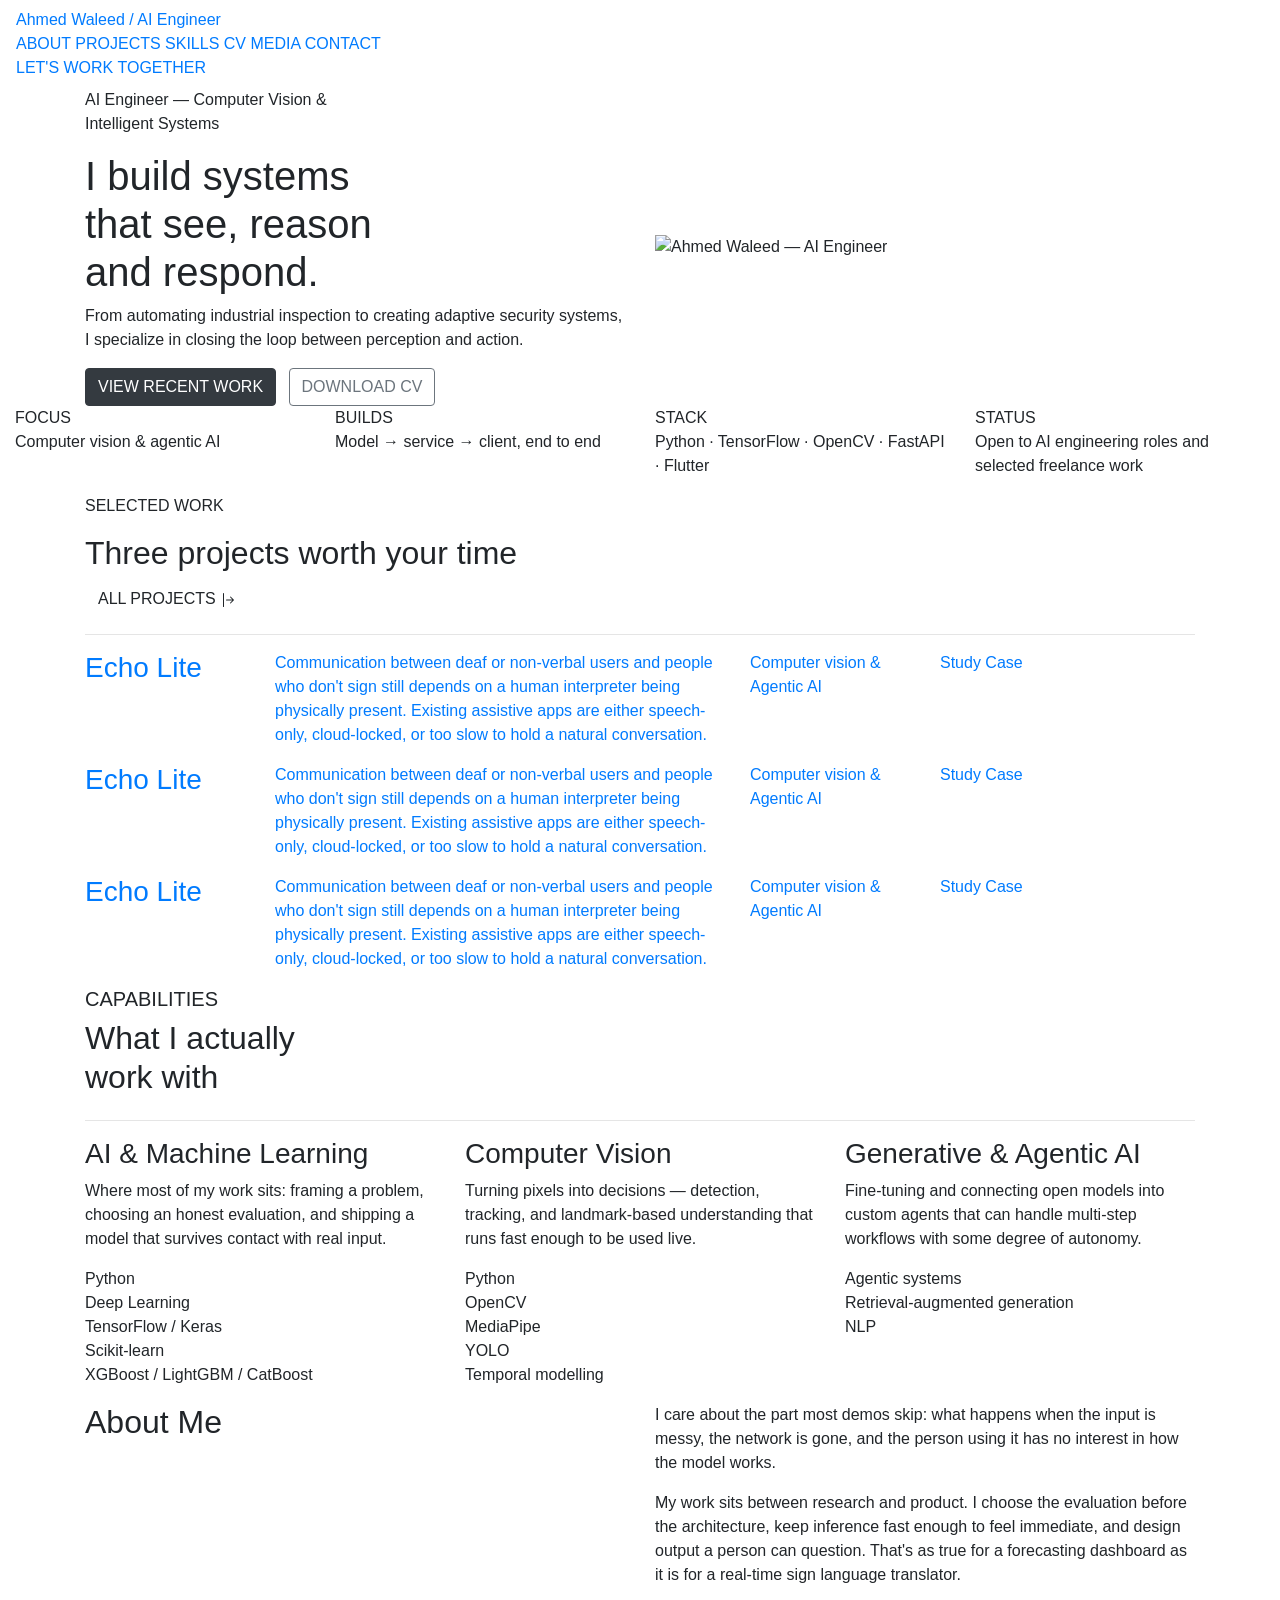
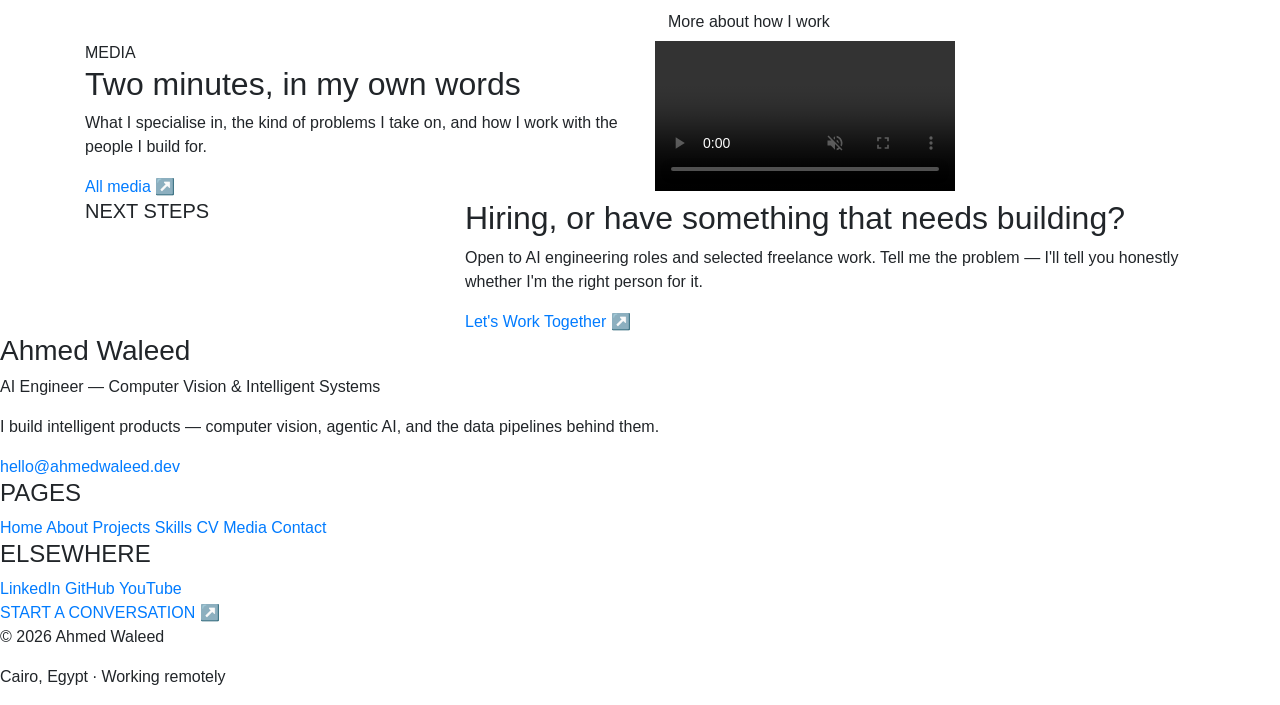
==== index.html @ 39172e3a "Add files via upload" ====
<!DOCTYPE html>
<html lang="en">

<head>

    <meta charset="UTF-8">

    <meta name="viewport" content="width=device-width, initial-scale=1.0">

    <!-- SEO -->
    <meta name="description"
        content="Ahmed Waleed — AI Engineer specializing in Computer Vision and Intelligent Systems.">

    <meta name="author" content="Ahmed Waleed">

    <!-- Bootstrap 4.6.2 -->
    <link rel="stylesheet" href="https://cdn.jsdelivr.net/npm/bootstrap@4.6.2/dist/css/bootstrap.min.css"
        integrity="sha384-xOolHFLEh07PJGoPkLv1IbcEPTNtaed2xpHsD9ESMhqIYd0nLMwNLD69Npy4HI+N" crossorigin="anonymous">

    <!-- Custom CSS -->

    <link rel="stylesheet" href="css/style.css">
    <link rel="stylesheet" href="css/navbar.css">

    <title>Ahmed Waleed | AI Engineer</title>

</head>


<body>


    <!-- =====================================================
         NAVBAR
    ====================================================== -->

    <header class="navbar">

        <div class="navbar-inner">

            <a href="index.html" class="logo">

                <span class="logo-name">
                    Ahmed Waleed
                </span>

                <span class="logo-slash">
                    /
                </span>

                <span class="logo-role">
                    AI Engineer
                </span>

            </a>


            <nav class="nav-links">

                <a href="about.html">
                    ABOUT
                </a>

                <a href="projects.html">
                    PROJECTS
                </a>

                <a href="skils.html">
                    SKILLS
                </a>

                <a href="cvpage.html">
                    CV
                </a>

                <a href="media.html">
                    MEDIA
                </a>

                <a href="contact.html">
                    CONTACT
                </a>

            </nav>


            <a href="contact.html" class="nav-button">
                LET'S WORK TOGETHER
            </a>

        </div>

    </header>



    <!-- HERO -->
    <section class="hero" aria-labelledby="hero-title">

        <div class="container">

            <div class="row align-items-center">

                <!-- Hero Content -->

                <div class="col-md-6">

                    <div class="hero-content">

                        <p>
                            AI Engineer — Computer Vision &amp;
                            <br>
                            Intelligent Systems
                        </p>

                        <h1 id="hero-title">

                            I build systems
                            <br>
                            that see, reason
                            <br>
                            and respond.

                        </h1>

                        <p>

                            From automating industrial inspection to creating
                            adaptive security systems, I specialize in
                            closing the loop between perception and action.

                        </p>


                        <!-- Hero Buttons -->

                        <div class="hero-actions">

                            <a href="#projects" class="btn btn-dark mr-2">

                                VIEW RECENT WORK

                            </a>

                            <a href="#cv" class="btn btn-outline-secondary">

                                DOWNLOAD CV

                            </a>

                        </div>

                    </div>

                </div>


                <!-- Hero Image -->

                <div class="col-md-6">

                    <div class="hero-image">

                        <img src="images/moa.jpg" class="img-fluid w-100" alt="Ahmed Waleed — AI Engineer"
                            loading="eager">

                    </div>

                </div>

            </div>

        </div>

    </section>



    <main>

        <!-- =========================
             QUICK INFO
        ========================== -->

        <section class="info-section">

            <div class="container-fluid">

                <div class="row info-row">

                    <div class="col-md-3 info-item">

                        <span class="info-label">
                            FOCUS
                        </span>

                        <p>
                            Computer vision &amp; agentic AI
                        </p>

                    </div>


                    <div class="col-md-3 info-item">

                        <span class="info-label">
                            BUILDS
                        </span>

                        <p>
                            Model → service → client, end to end
                        </p>

                    </div>


                    <div class="col-md-3 info-item">

                        <span class="info-label">
                            STACK
                        </span>

                        <p>
                            Python · TensorFlow · OpenCV · FastAPI · Flutter
                        </p>

                    </div>


                    <div class="col-md-3 info-item">

                        <span class="info-label">
                            STATUS
                        </span>

                        <p>
                            Open to AI engineering roles and selected freelance work
                        </p>

                    </div>

                </div>

            </div>

        </section>



        <!-- =========================
             PROJECTS
        ========================== -->

        <section id="projects" class="project-section">

            <div class="container">

                <p class="section-label">
                    SELECTED WORK
                </p>


                <div class="projects-header">

                    <h2>
                        Three projects worth your time
                    </h2>

                    <a href="projects.html" class="btn">

                        ALL PROJECTS

                        <svg xmlns="http://www.w3.org/2000/svg" width="16" height="16" fill="currentColor"
                            viewBox="0 0 16 16">

                            <path fill-rule="evenodd"
                                d="M6 8a.5.5 0 0 0 .5.5h5.793l-2.147 2.146a.5.5 0 0 0 .708.708l3-3a.5.5 0 0 0 0-.708l-3-3a.5.5 0 0 0-.708.708L12.293 7.5H6.5A.5.5 0 0 0 6 8m-2.5 7a.5.5 0 0 1-.5-.5v-13a.5.5 0 0 1 1 0v13a.5.5 0 0 1-.5.5" />

                        </svg>

                    </a>

                </div>


                <hr>


                <!-- PROJECT 1 -->

                <a href="projects.html" class="project-link">

                    <div class="row info-row">

                        <div class="col-md-2 info-item">

                            <h3>
                                Echo Lite
                            </h3>

                        </div>


                        <div class="col-md-5 info-item">

                            <p>

                                Communication between deaf or non-verbal users
                                and people who don't sign still depends on a
                                human interpreter being physically present.

                                Existing assistive apps are either speech-only,
                                cloud-locked, or too slow to hold a natural
                                conversation.

                            </p>

                        </div>


                        <div class="col-md-2 info-item">

                            <p>
                                Computer vision &amp; Agentic AI
                            </p>

                        </div>


                        <div class="col-md-2 info-item">

                            <p>
                                Study Case
                            </p>

                        </div>

                    </div>

                </a>


                <!-- PROJECT 2 -->

                <a href="projects.html" class="project-link">

                    <div class="row info-row">

                        <div class="col-md-2 info-item">

                            <h3>
                                Echo Lite
                            </h3>

                        </div>


                        <div class="col-md-5 info-item">

                            <p>

                                Communication between deaf or non-verbal users
                                and people who don't sign still depends on a
                                human interpreter being physically present.

                                Existing assistive apps are either speech-only,
                                cloud-locked, or too slow to hold a natural
                                conversation.

                            </p>

                        </div>


                        <div class="col-md-2 info-item">

                            <p>
                                Computer vision &amp; Agentic AI
                            </p>

                        </div>


                        <div class="col-md-2 info-item">

                            <p>
                                Study Case
                            </p>

                        </div>

                    </div>

                </a>


                <!-- PROJECT 3 -->

                <a href="projects.html" class="project-link">

                    <div class="row info-row">

                        <div class="col-md-2 info-item">

                            <h3>
                                Echo Lite
                            </h3>

                        </div>


                        <div class="col-md-5 info-item">

                            <p>

                                Communication between deaf or non-verbal users
                                and people who don't sign still depends on a
                                human interpreter being physically present.

                                Existing assistive apps are either speech-only,
                                cloud-locked, or too slow to hold a natural
                                conversation.

                            </p>

                        </div>


                        <div class="col-md-2 info-item">

                            <p>
                                Computer vision &amp; Agentic AI
                            </p>

                        </div>


                        <div class="col-md-2 info-item">

                            <p>
                                Study Case
                            </p>

                        </div>

                    </div>

                </a>

            </div>

        </section>



        <!-- =========================
             CAPABILITIES
        ========================== -->

        <section id="skills" class="capablity-section">

            <div class="container">

                <div class="row">

                    <div class="col-md-8">

                        <h5>
                            CAPABILITIES
                        </h5>

                        <h2>
                            What I actually
                            <br>
                            work with
                        </h2>

                    </div>

                </div>


                <hr>


                <div class="row">

                    <!-- AI -->

                    <div class="col-md-4 capabality-item">

                        <h3>
                            AI &amp; Machine Learning
                        </h3>

                        <p>

                            Where most of my work sits: framing a problem,
                            choosing an honest evaluation, and shipping a
                            model that survives contact with real input.

                        </p>

                        <p>

                            Python<br>
                            Deep Learning<br>
                            TensorFlow / Keras<br>
                            Scikit-learn<br>
                            XGBoost / LightGBM / CatBoost

                        </p>

                    </div>


                    <!-- Computer Vision -->

                    <div class="col-md-4 capabality-item">

                        <h3>
                            Computer Vision
                        </h3>

                        <p>

                            Turning pixels into decisions — detection,
                            tracking, and landmark-based understanding
                            that runs fast enough to be used live.

                        </p>

                        <p>

                            Python<br>
                            OpenCV<br>
                            MediaPipe<br>
                            YOLO<br>
                            Temporal modelling

                        </p>

                    </div>


                    <!-- Agentic AI -->

                    <div class="col-md-4 capabality-item">

                        <h3>
                            Generative &amp; Agentic AI
                        </h3>

                        <p>

                            Fine-tuning and connecting open models into
                            custom agents that can handle multi-step
                            workflows with some degree of autonomy.

                        </p>

                        <p>

                            Agentic systems<br>
                            Retrieval-augmented generation<br>
                            NLP

                        </p>

                    </div>

                </div>

            </div>

        </section>



        <!-- =========================
             ABOUT
        ========================== -->

        <section id="about" class="about-section">

            <div class="container">

                <div class="row">

                    <div class="col-md-6">

                        <h2>
                            About Me
                        </h2>

                    </div>


                    <div class="col-md-6">

                        <p>

                            I care about the part most demos skip:
                            what happens when the input is messy,
                            the network is gone, and the person using it
                            has no interest in how the model works.

                        </p>


                        <p>

                            My work sits between research and product.
                            I choose the evaluation before the architecture,
                            keep inference fast enough to feel immediate,
                            and design output a person can question.

                            That's as true for a forecasting dashboard
                            as it is for a real-time sign language translator.

                        </p>


                        <a href="#contact" class="btn">
                            More about how I work
                        </a>

                    </div>

                </div>

            </div>

        </section>



        <!-- =========================
             MEDIA
        ========================== -->

        <section id="media" class="media-section">

            <div class="container">

                <div class="row align-items-start">

                    <!-- Media Text -->

                    <div class="col-md-6">

                        <div class="media-content">

                            <span class="media-label">
                                MEDIA
                            </span>

                            <h2 class="media-title">
                                Two minutes, in my own words
                            </h2>

                            <p class="media-description">

                                What I specialise in, the kind of problems
                                I take on, and how I work with the people
                                I build for.

                            </p>


                            <a href="#" class="media-btn">

                                All media
                                <span>↗</span>

                            </a>

                        </div>

                    </div>


                    <!-- Media Video -->

                    <div class="col-md-6">

                        <div class="media-video">

                            <video src="images/WhatsApp Video 2026-08-24 at 12.49.15 PM.mp4" controls muted autoplay
                                loop playsinline>
                            </video>

                            <div class="video-overlay"></div>

                        </div>

                    </div>

                </div>

            </div>

        </section>



        <!-- =========================
             CONTACT
        ========================== -->

        <section id="contact" class="contact-section">

            <div class="container">

                <div class="row contact-content">

                    <div class="col-md-4">

                        <div class="contact-label">

                            <span></span>

                            <h5>
                                NEXT STEPS
                            </h5>

                        </div>

                    </div>


                    <div class="col-md-8">

                        <div class="contact-main">

                            <h2>

                                Hiring, or have something
                                <span>
                                    that needs building?
                                </span>

                            </h2>


                            <p>

                                Open to AI engineering roles and selected
                                freelance work.

                                Tell me the problem — I'll tell you honestly
                                whether I'm the right person for it.

                            </p>


                            <a href="#contact" class="contact-btn">

                                <span>
                                    Let's Work Together
                                </span>

                                <span class="arrow">
                                    ↗
                                </span>

                            </a>

                        </div>

                    </div>

                </div>

            </div>

        </section>

    </main>



    <!-- =========================
         FOOTER
    ========================== -->

    <footer class="site-footer">

        <div class="footer-main">

            <div class="footer-container">


                <!-- Brand -->

                <div class="footer-brand">

                    <h3>
                        Ahmed Waleed
                    </h3>


                    <p class="footer-role">

                        AI Engineer — Computer Vision &amp;
                        Intelligent Systems

                    </p>


                    <p class="footer-description">

                        I build intelligent products —
                        computer vision, agentic AI,
                        and the data pipelines behind them.

                    </p>


                    <a href="mailto:hello@ahmedwaleed.dev" class="footer-email">

                        hello@ahmedwaleed.dev

                    </a>

                </div>



                <!-- Pages -->

                <div class="footer-column">

                    <h4>
                        PAGES
                    </h4>


                    <nav class="footer-links">

                        <a href="#home">
                            Home
                        </a>

                        <a href="#about">
                            About
                        </a>

                        <a href="#projects">
                            Projects
                        </a>

                        <a href="#skills">
                            Skills
                        </a>

                        <a href="#cv">
                            CV
                        </a>

                        <a href="#media">
                            Media
                        </a>

                        <a href="#contact">
                            Contact
                        </a>

                    </nav>

                </div>



                <!-- Elsewhere -->

                <div class="footer-column">

                    <h4>
                        ELSEWHERE
                    </h4>


                    <nav class="footer-links">

                        <a href="#" target="_blank">
                            LinkedIn
                        </a>

                        <a href="#" target="_blank">
                            GitHub
                        </a>

                        <a href="#" target="_blank">
                            YouTube
                        </a>

                    </nav>


                    <a href="#contact" class="conversation-btn">

                        <span>
                            START A CONVERSATION
                        </span>

                        <span class="conversation-arrow">
                            ↗
                        </span>

                    </a>

                </div>

            </div>

        </div>



        <!-- Footer Bottom -->

        <div class="footer-bottom">

            <div class="footer-bottom-container">

                <p>
                    © 2026 Ahmed Waleed
                </p>

                <p>
                    Cairo, Egypt · Working remotely
                </p>

            </div>

        </div>

    </footer>



    <!-- =========================
         JAVASCRIPT
    ========================== -->

    <script src="https://cdn.jsdelivr.net/npm/jquery@3.5.1/dist/jquery.slim.min.js"
        integrity="sha384-DfXdz2htPH0lsSSs5nSSs5nVYUew+OrCXaRkfj" crossorigin="anonymous">
        </script>


    <script src="https://cdn.jsdelivr.net/npm/popper.js@1.16.1/dist/umd/popper.min.js"
        integrity="sha384-9/reFTGAW83EW2RDu2S0VKaIzap3H66lZH81PoYlFhbGU+6BZp6G7niu735Sk7lN" crossorigin="anonymous">
        </script>


    <script src="https://cdn.jsdelivr.net/npm/bootstrap@4.6.2/dist/js/bootstrap.min.js"
        integrity="sha384-+sLIOodYLS7CIrQpBjl+C7nPvqq+FbNUBDunl/OZv93DB7Ln/533i8e/mZXLi/P+" crossorigin="anonymous">
        </script>

</body>

</html>
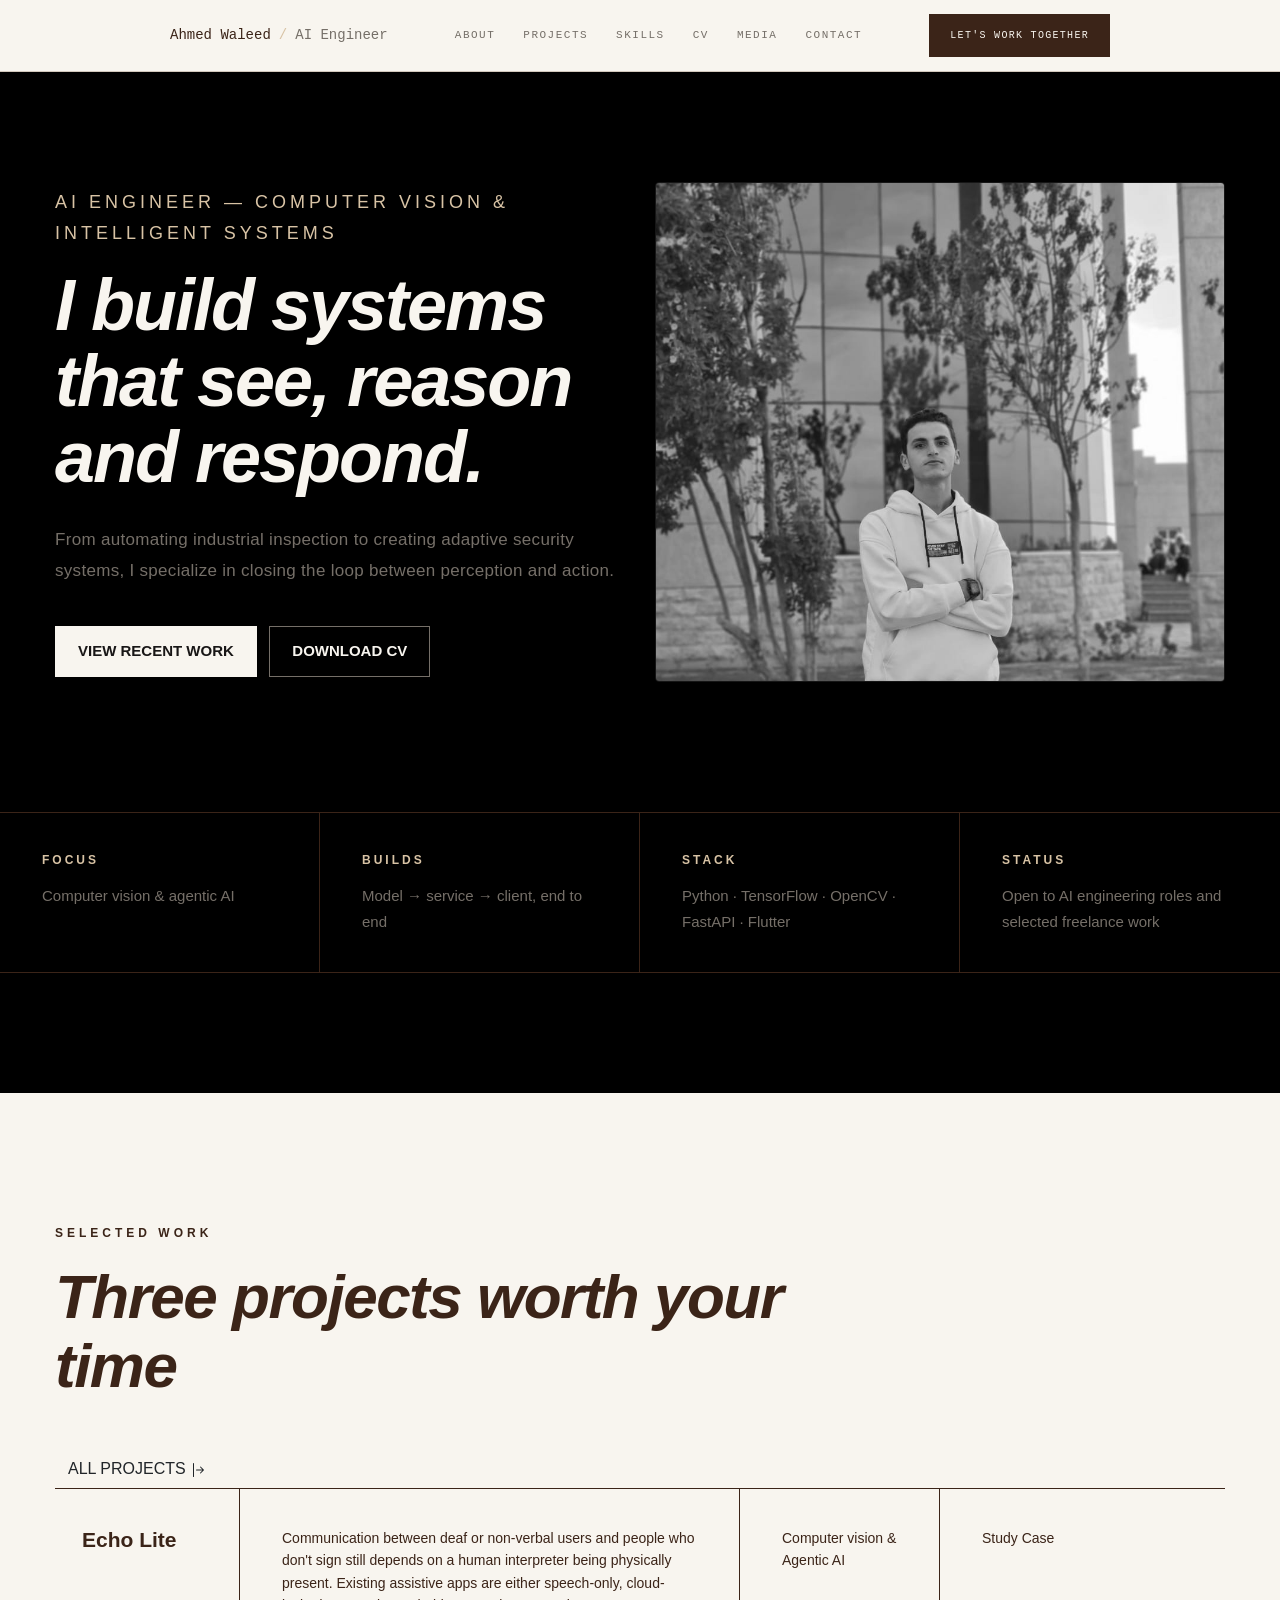
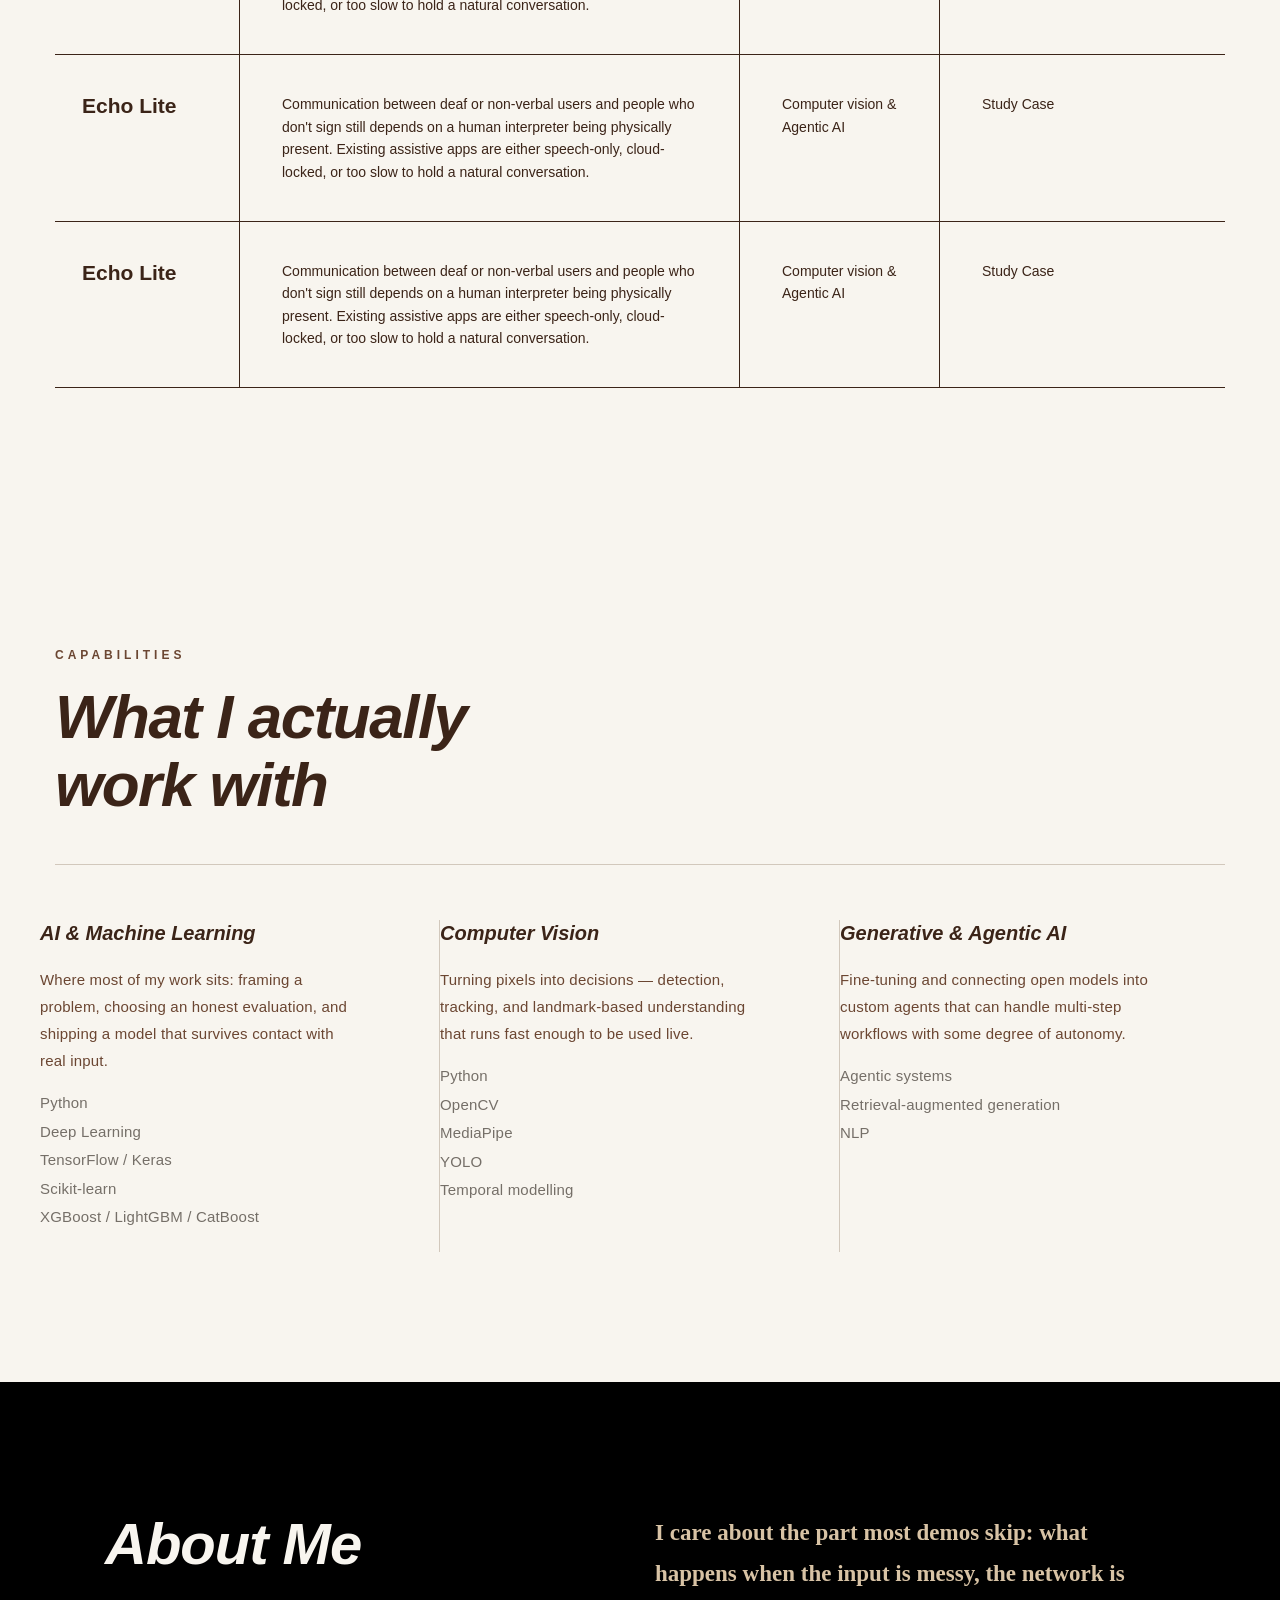
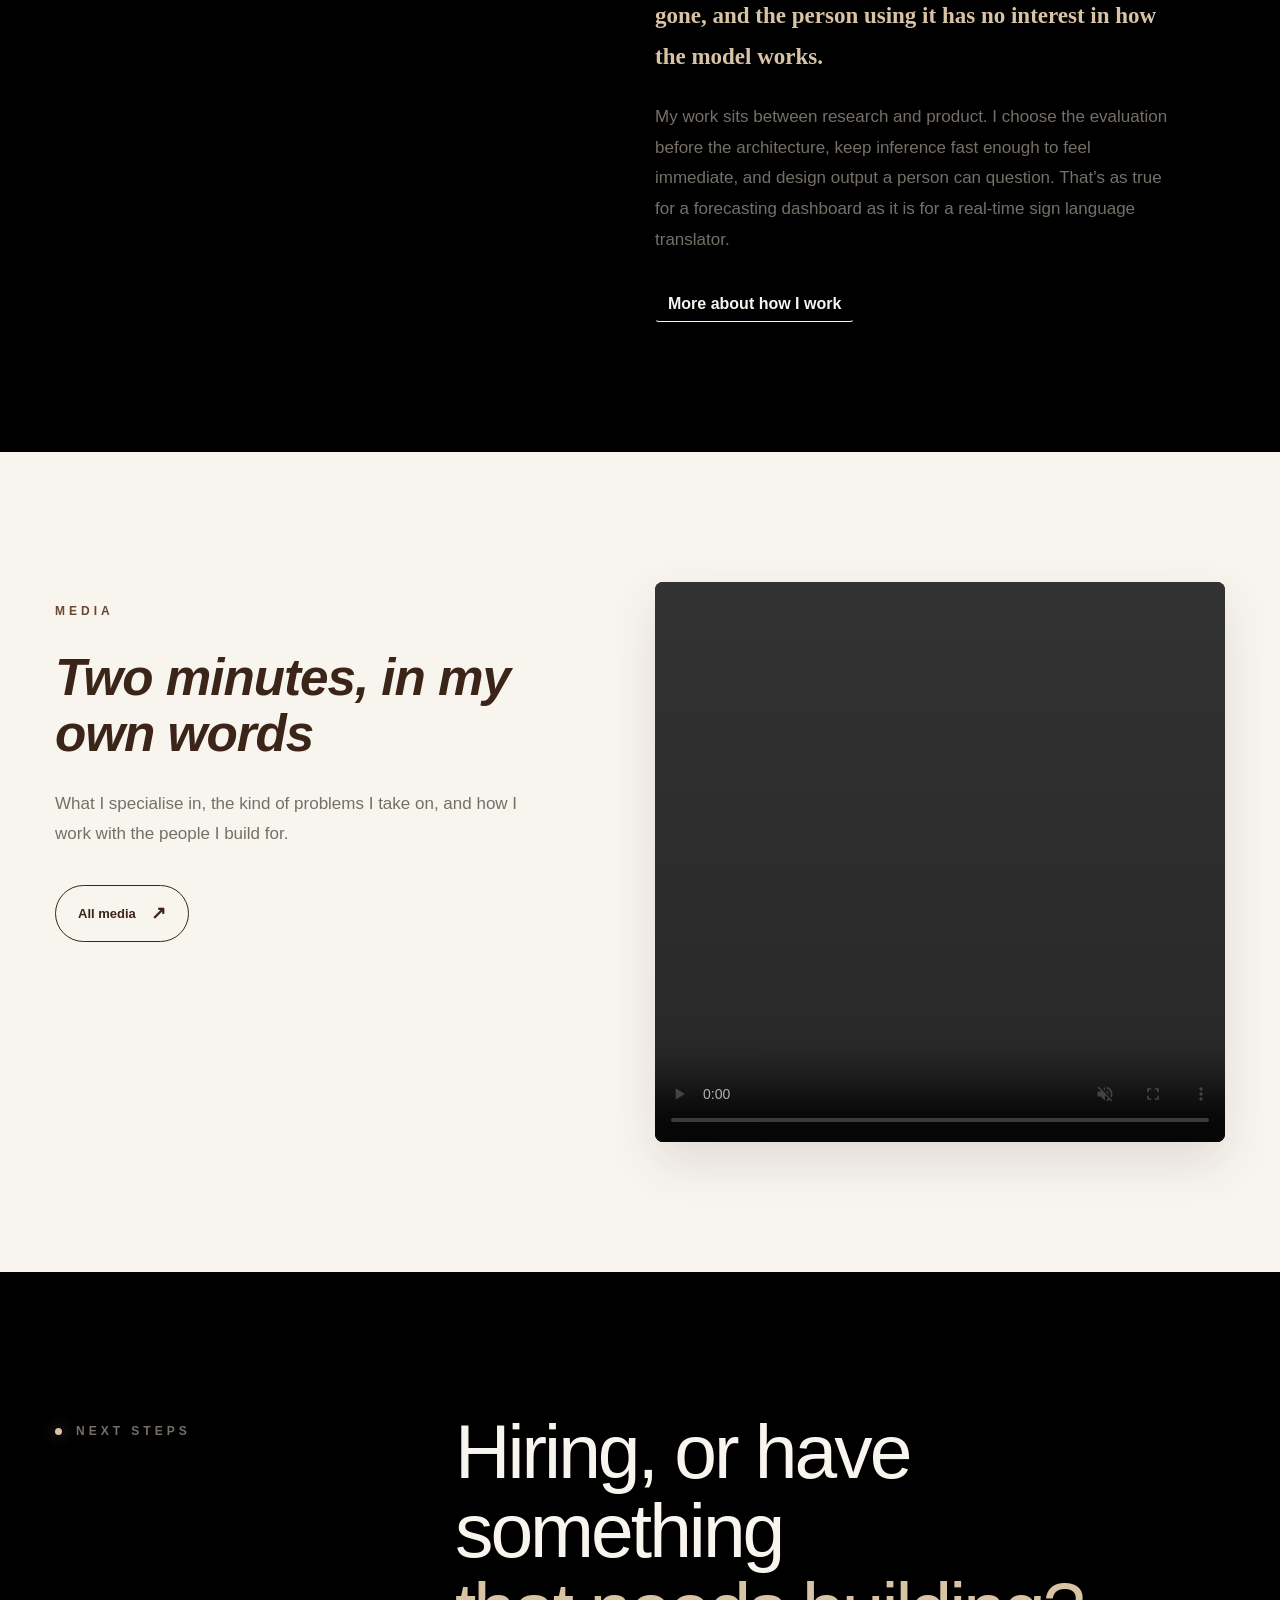
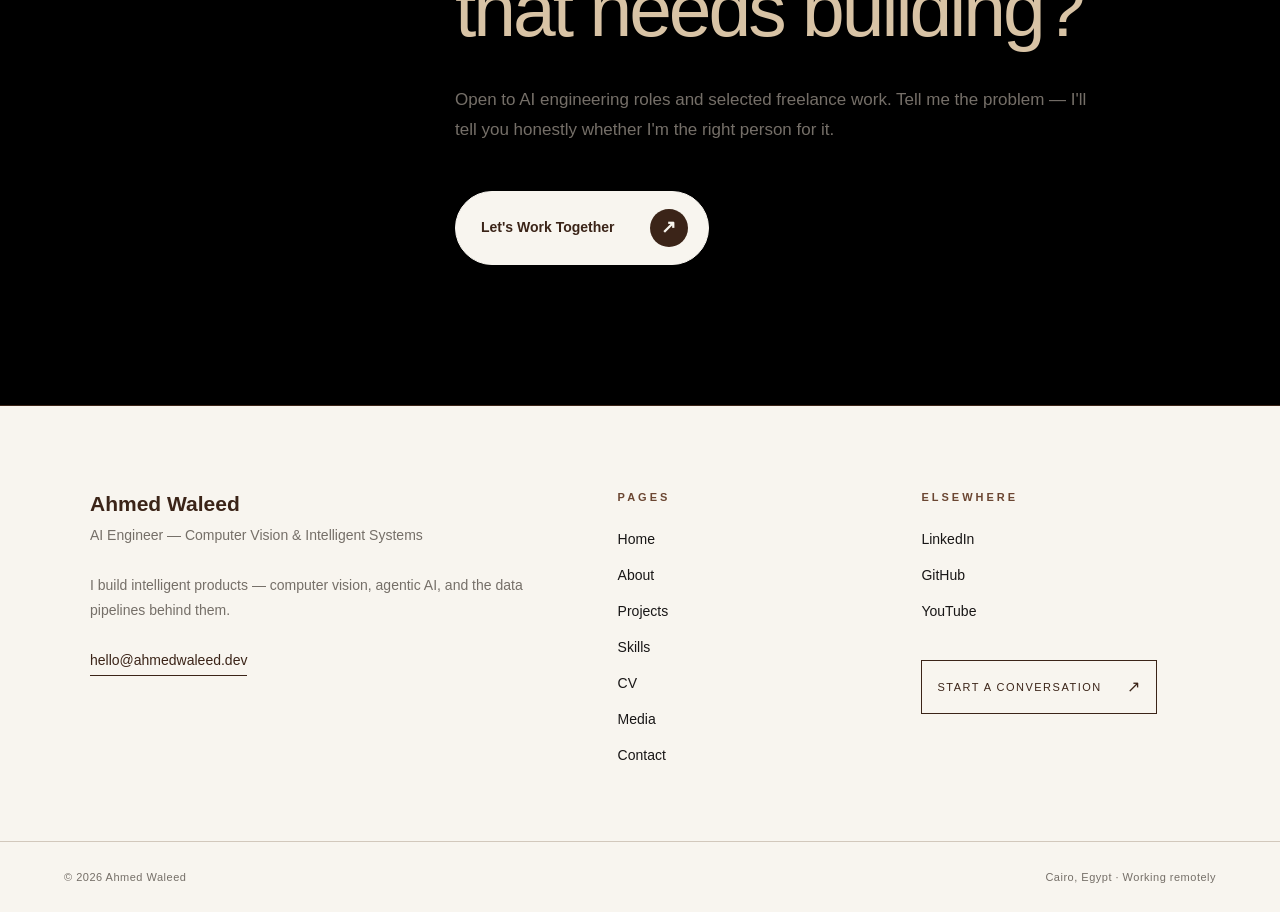
==== commit 9d74f32d: "Initial commit" ====
--- a/index.html
+++ b/index.html
@@ -1,963 +1,963 @@
-<!DOCTYPE html>
-<html lang="en">
-
-<head>
-
-    <meta charset="UTF-8">
-
-    <meta name="viewport" content="width=device-width, initial-scale=1.0">
-
-    <!-- SEO -->
-    <meta name="description"
-        content="Ahmed Waleed — AI Engineer specializing in Computer Vision and Intelligent Systems.">
-
-    <meta name="author" content="Ahmed Waleed">
-
-    <!-- Bootstrap 4.6.2 -->
-    <link rel="stylesheet" href="https://cdn.jsdelivr.net/npm/bootstrap@4.6.2/dist/css/bootstrap.min.css"
-        integrity="sha384-xOolHFLEh07PJGoPkLv1IbcEPTNtaed2xpHsD9ESMhqIYd0nLMwNLD69Npy4HI+N" crossorigin="anonymous">
-
-    <!-- Custom CSS -->
-
-    <link rel="stylesheet" href="css/style.css">
-    <link rel="stylesheet" href="css/navbar.css">
-
-    <title>Ahmed Waleed | AI Engineer</title>
-
-</head>
-
-
-<body>
-
-
-    <!-- =====================================================
-         NAVBAR
-    ====================================================== -->
-
-    <header class="navbar">
-
-        <div class="navbar-inner">
-
-            <a href="index.html" class="logo">
-
-                <span class="logo-name">
-                    Ahmed Waleed
-                </span>
-
-                <span class="logo-slash">
-                    /
-                </span>
-
-                <span class="logo-role">
-                    AI Engineer
-                </span>
-
-            </a>
-
-
-            <nav class="nav-links">
-
-                <a href="about.html">
-                    ABOUT
-                </a>
-
-                <a href="projects.html">
-                    PROJECTS
-                </a>
-
-                <a href="skils.html">
-                    SKILLS
-                </a>
-
-                <a href="cvpage.html">
-                    CV
-                </a>
-
-                <a href="media.html">
-                    MEDIA
-                </a>
-
-                <a href="contact.html">
-                    CONTACT
-                </a>
-
-            </nav>
-
-
-            <a href="contact.html" class="nav-button">
-                LET'S WORK TOGETHER
-            </a>
-
-        </div>
-
-    </header>
-
-
-
-    <!-- HERO -->
-    <section class="hero" aria-labelledby="hero-title">
-
-        <div class="container">
-
-            <div class="row align-items-center">
-
-                <!-- Hero Content -->
-
-                <div class="col-md-6">
-
-                    <div class="hero-content">
-
-                        <p>
-                            AI Engineer — Computer Vision &amp;
-                            <br>
-                            Intelligent Systems
-                        </p>
-
-                        <h1 id="hero-title">
-
-                            I build systems
-                            <br>
-                            that see, reason
-                            <br>
-                            and respond.
-
-                        </h1>
-
-                        <p>
-
-                            From automating industrial inspection to creating
-                            adaptive security systems, I specialize in
-                            closing the loop between perception and action.
-
-                        </p>
-
-
-                        <!-- Hero Buttons -->
-
-                        <div class="hero-actions">
-
-                            <a href="#projects" class="btn btn-dark mr-2">
-
-                                VIEW RECENT WORK
-
-                            </a>
-
-                            <a href="#cv" class="btn btn-outline-secondary">
-
-                                DOWNLOAD CV
-
-                            </a>
-
-                        </div>
-
-                    </div>
-
-                </div>
-
-
-                <!-- Hero Image -->
-
-                <div class="col-md-6">
-
-                    <div class="hero-image">
-
-                        <img src="images/moa.jpg" class="img-fluid w-100" alt="Ahmed Waleed — AI Engineer"
-                            loading="eager">
-
-                    </div>
-
-                </div>
-
-            </div>
-
-        </div>
-
-    </section>
-
-
-
-    <main>
-
-        <!-- =========================
-             QUICK INFO
-        ========================== -->
-
-        <section class="info-section">
-
-            <div class="container-fluid">
-
-                <div class="row info-row">
-
-                    <div class="col-md-3 info-item">
-
-                        <span class="info-label">
-                            FOCUS
-                        </span>
-
-                        <p>
-                            Computer vision &amp; agentic AI
-                        </p>
-
-                    </div>
-
-
-                    <div class="col-md-3 info-item">
-
-                        <span class="info-label">
-                            BUILDS
-                        </span>
-
-                        <p>
-                            Model → service → client, end to end
-                        </p>
-
-                    </div>
-
-
-                    <div class="col-md-3 info-item">
-
-                        <span class="info-label">
-                            STACK
-                        </span>
-
-                        <p>
-                            Python · TensorFlow · OpenCV · FastAPI · Flutter
-                        </p>
-
-                    </div>
-
-
-                    <div class="col-md-3 info-item">
-
-                        <span class="info-label">
-                            STATUS
-                        </span>
-
-                        <p>
-                            Open to AI engineering roles and selected freelance work
-                        </p>
-
-                    </div>
-
-                </div>
-
-            </div>
-
-        </section>
-
-
-
-        <!-- =========================
-             PROJECTS
-        ========================== -->
-
-        <section id="projects" class="project-section">
-
-            <div class="container">
-
-                <p class="section-label">
-                    SELECTED WORK
-                </p>
-
-
-                <div class="projects-header">
-
-                    <h2>
-                        Three projects worth your time
-                    </h2>
-
-                    <a href="projects.html" class="btn">
-
-                        ALL PROJECTS
-
-                        <svg xmlns="http://www.w3.org/2000/svg" width="16" height="16" fill="currentColor"
-                            viewBox="0 0 16 16">
-
-                            <path fill-rule="evenodd"
-                                d="M6 8a.5.5 0 0 0 .5.5h5.793l-2.147 2.146a.5.5 0 0 0 .708.708l3-3a.5.5 0 0 0 0-.708l-3-3a.5.5 0 0 0-.708.708L12.293 7.5H6.5A.5.5 0 0 0 6 8m-2.5 7a.5.5 0 0 1-.5-.5v-13a.5.5 0 0 1 1 0v13a.5.5 0 0 1-.5.5" />
-
-                        </svg>
-
-                    </a>
-
-                </div>
-
-
-                <hr>
-
-
-                <!-- PROJECT 1 -->
-
-                <a href="projects.html" class="project-link">
-
-                    <div class="row info-row">
-
-                        <div class="col-md-2 info-item">
-
-                            <h3>
-                                Echo Lite
-                            </h3>
-
-                        </div>
-
-
-                        <div class="col-md-5 info-item">
-
-                            <p>
-
-                                Communication between deaf or non-verbal users
-                                and people who don't sign still depends on a
-                                human interpreter being physically present.
-
-                                Existing assistive apps are either speech-only,
-                                cloud-locked, or too slow to hold a natural
-                                conversation.
-
-                            </p>
-
-                        </div>
-
-
-                        <div class="col-md-2 info-item">
-
-                            <p>
-                                Computer vision &amp; Agentic AI
-                            </p>
-
-                        </div>
-
-
-                        <div class="col-md-2 info-item">
-
-                            <p>
-                                Study Case
-                            </p>
-
-                        </div>
-
-                    </div>
-
-                </a>
-
-
-                <!-- PROJECT 2 -->
-
-                <a href="projects.html" class="project-link">
-
-                    <div class="row info-row">
-
-                        <div class="col-md-2 info-item">
-
-                            <h3>
-                                Echo Lite
-                            </h3>
-
-                        </div>
-
-
-                        <div class="col-md-5 info-item">
-
-                            <p>
-
-                                Communication between deaf or non-verbal users
-                                and people who don't sign still depends on a
-                                human interpreter being physically present.
-
-                                Existing assistive apps are either speech-only,
-                                cloud-locked, or too slow to hold a natural
-                                conversation.
-
-                            </p>
-
-                        </div>
-
-
-                        <div class="col-md-2 info-item">
-
-                            <p>
-                                Computer vision &amp; Agentic AI
-                            </p>
-
-                        </div>
-
-
-                        <div class="col-md-2 info-item">
-
-                            <p>
-                                Study Case
-                            </p>
-
-                        </div>
-
-                    </div>
-
-                </a>
-
-
-                <!-- PROJECT 3 -->
-
-                <a href="projects.html" class="project-link">
-
-                    <div class="row info-row">
-
-                        <div class="col-md-2 info-item">
-
-                            <h3>
-                                Echo Lite
-                            </h3>
-
-                        </div>
-
-
-                        <div class="col-md-5 info-item">
-
-                            <p>
-
-                                Communication between deaf or non-verbal users
-                                and people who don't sign still depends on a
-                                human interpreter being physically present.
-
-                                Existing assistive apps are either speech-only,
-                                cloud-locked, or too slow to hold a natural
-                                conversation.
-
-                            </p>
-
-                        </div>
-
-
-                        <div class="col-md-2 info-item">
-
-                            <p>
-                                Computer vision &amp; Agentic AI
-                            </p>
-
-                        </div>
-
-
-                        <div class="col-md-2 info-item">
-
-                            <p>
-                                Study Case
-                            </p>
-
-                        </div>
-
-                    </div>
-
-                </a>
-
-            </div>
-
-        </section>
-
-
-
-        <!-- =========================
-             CAPABILITIES
-        ========================== -->
-
-        <section id="skills" class="capablity-section">
-
-            <div class="container">
-
-                <div class="row">
-
-                    <div class="col-md-8">
-
-                        <h5>
-                            CAPABILITIES
-                        </h5>
-
-                        <h2>
-                            What I actually
-                            <br>
-                            work with
-                        </h2>
-
-                    </div>
-
-                </div>
-
-
-                <hr>
-
-
-                <div class="row">
-
-                    <!-- AI -->
-
-                    <div class="col-md-4 capabality-item">
-
-                        <h3>
-                            AI &amp; Machine Learning
-                        </h3>
-
-                        <p>
-
-                            Where most of my work sits: framing a problem,
-                            choosing an honest evaluation, and shipping a
-                            model that survives contact with real input.
-
-                        </p>
-
-                        <p>
-
-                            Python<br>
-                            Deep Learning<br>
-                            TensorFlow / Keras<br>
-                            Scikit-learn<br>
-                            XGBoost / LightGBM / CatBoost
-
-                        </p>
-
-                    </div>
-
-
-                    <!-- Computer Vision -->
-
-                    <div class="col-md-4 capabality-item">
-
-                        <h3>
-                            Computer Vision
-                        </h3>
-
-                        <p>
-
-                            Turning pixels into decisions — detection,
-                            tracking, and landmark-based understanding
-                            that runs fast enough to be used live.
-
-                        </p>
-
-                        <p>
-
-                            Python<br>
-                            OpenCV<br>
-                            MediaPipe<br>
-                            YOLO<br>
-                            Temporal modelling
-
-                        </p>
-
-                    </div>
-
-
-                    <!-- Agentic AI -->
-
-                    <div class="col-md-4 capabality-item">
-
-                        <h3>
-                            Generative &amp; Agentic AI
-                        </h3>
-
-                        <p>
-
-                            Fine-tuning and connecting open models into
-                            custom agents that can handle multi-step
-                            workflows with some degree of autonomy.
-
-                        </p>
-
-                        <p>
-
-                            Agentic systems<br>
-                            Retrieval-augmented generation<br>
-                            NLP
-
-                        </p>
-
-                    </div>
-
-                </div>
-
-            </div>
-
-        </section>
-
-
-
-        <!-- =========================
-             ABOUT
-        ========================== -->
-
-        <section id="about" class="about-section">
-
-            <div class="container">
-
-                <div class="row">
-
-                    <div class="col-md-6">
-
-                        <h2>
-                            About Me
-                        </h2>
-
-                    </div>
-
-
-                    <div class="col-md-6">
-
-                        <p>
-
-                            I care about the part most demos skip:
-                            what happens when the input is messy,
-                            the network is gone, and the person using it
-                            has no interest in how the model works.
-
-                        </p>
-
-
-                        <p>
-
-                            My work sits between research and product.
-                            I choose the evaluation before the architecture,
-                            keep inference fast enough to feel immediate,
-                            and design output a person can question.
-
-                            That's as true for a forecasting dashboard
-                            as it is for a real-time sign language translator.
-
-                        </p>
-
-
-                        <a href="#contact" class="btn">
-                            More about how I work
-                        </a>
-
-                    </div>
-
-                </div>
-
-            </div>
-
-        </section>
-
-
-
-        <!-- =========================
-             MEDIA
-        ========================== -->
-
-        <section id="media" class="media-section">
-
-            <div class="container">
-
-                <div class="row align-items-start">
-
-                    <!-- Media Text -->
-
-                    <div class="col-md-6">
-
-                        <div class="media-content">
-
-                            <span class="media-label">
-                                MEDIA
-                            </span>
-
-                            <h2 class="media-title">
-                                Two minutes, in my own words
-                            </h2>
-
-                            <p class="media-description">
-
-                                What I specialise in, the kind of problems
-                                I take on, and how I work with the people
-                                I build for.
-
-                            </p>
-
-
-                            <a href="#" class="media-btn">
-
-                                All media
-                                <span>↗</span>
-
-                            </a>
-
-                        </div>
-
-                    </div>
-
-
-                    <!-- Media Video -->
-
-                    <div class="col-md-6">
-
-                        <div class="media-video">
-
-                            <video src="images/WhatsApp Video 2026-08-24 at 12.49.15 PM.mp4" controls muted autoplay
-                                loop playsinline>
-                            </video>
-
-                            <div class="video-overlay"></div>
-
-                        </div>
-
-                    </div>
-
-                </div>
-
-            </div>
-
-        </section>
-
-
-
-        <!-- =========================
-             CONTACT
-        ========================== -->
-
-        <section id="contact" class="contact-section">
-
-            <div class="container">
-
-                <div class="row contact-content">
-
-                    <div class="col-md-4">
-
-                        <div class="contact-label">
-
-                            <span></span>
-
-                            <h5>
-                                NEXT STEPS
-                            </h5>
-
-                        </div>
-
-                    </div>
-
-
-                    <div class="col-md-8">
-
-                        <div class="contact-main">
-
-                            <h2>
-
-                                Hiring, or have something
-                                <span>
-                                    that needs building?
-                                </span>
-
-                            </h2>
-
-
-                            <p>
-
-                                Open to AI engineering roles and selected
-                                freelance work.
-
-                                Tell me the problem — I'll tell you honestly
-                                whether I'm the right person for it.
-
-                            </p>
-
-
-                            <a href="#contact" class="contact-btn">
-
-                                <span>
-                                    Let's Work Together
-                                </span>
-
-                                <span class="arrow">
-                                    ↗
-                                </span>
-
-                            </a>
-
-                        </div>
-
-                    </div>
-
-                </div>
-
-            </div>
-
-        </section>
-
-    </main>
-
-
-
-    <!-- =========================
-         FOOTER
-    ========================== -->
-
-    <footer class="site-footer">
-
-        <div class="footer-main">
-
-            <div class="footer-container">
-
-
-                <!-- Brand -->
-
-                <div class="footer-brand">
-
-                    <h3>
-                        Ahmed Waleed
-                    </h3>
-
-
-                    <p class="footer-role">
-
-                        AI Engineer — Computer Vision &amp;
-                        Intelligent Systems
-
-                    </p>
-
-
-                    <p class="footer-description">
-
-                        I build intelligent products —
-                        computer vision, agentic AI,
-                        and the data pipelines behind them.
-
-                    </p>
-
-
-                    <a href="mailto:hello@ahmedwaleed.dev" class="footer-email">
-
-                        hello@ahmedwaleed.dev
-
-                    </a>
-
-                </div>
-
-
-
-                <!-- Pages -->
-
-                <div class="footer-column">
-
-                    <h4>
-                        PAGES
-                    </h4>
-
-
-                    <nav class="footer-links">
-
-                        <a href="#home">
-                            Home
-                        </a>
-
-                        <a href="#about">
-                            About
-                        </a>
-
-                        <a href="#projects">
-                            Projects
-                        </a>
-
-                        <a href="#skills">
-                            Skills
-                        </a>
-
-                        <a href="#cv">
-                            CV
-                        </a>
-
-                        <a href="#media">
-                            Media
-                        </a>
-
-                        <a href="#contact">
-                            Contact
-                        </a>
-
-                    </nav>
-
-                </div>
-
-
-
-                <!-- Elsewhere -->
-
-                <div class="footer-column">
-
-                    <h4>
-                        ELSEWHERE
-                    </h4>
-
-
-                    <nav class="footer-links">
-
-                        <a href="#" target="_blank">
-                            LinkedIn
-                        </a>
-
-                        <a href="#" target="_blank">
-                            GitHub
-                        </a>
-
-                        <a href="#" target="_blank">
-                            YouTube
-                        </a>
-
-                    </nav>
-
-
-                    <a href="#contact" class="conversation-btn">
-
-                        <span>
-                            START A CONVERSATION
-                        </span>
-
-                        <span class="conversation-arrow">
-                            ↗
-                        </span>
-
-                    </a>
-
-                </div>
-
-            </div>
-
-        </div>
-
-
-
-        <!-- Footer Bottom -->
-
-        <div class="footer-bottom">
-
-            <div class="footer-bottom-container">
-
-                <p>
-                    © 2026 Ahmed Waleed
-                </p>
-
-                <p>
-                    Cairo, Egypt · Working remotely
-                </p>
-
-            </div>
-
-        </div>
-
-    </footer>
-
-
-
-    <!-- =========================
-         JAVASCRIPT
-    ========================== -->
-
-    <script src="https://cdn.jsdelivr.net/npm/jquery@3.5.1/dist/jquery.slim.min.js"
-        integrity="sha384-DfXdz2htPH0lsSSs5nSSs5nVYUew+OrCXaRkfj" crossorigin="anonymous">
-        </script>
-
-
-    <script src="https://cdn.jsdelivr.net/npm/popper.js@1.16.1/dist/umd/popper.min.js"
-        integrity="sha384-9/reFTGAW83EW2RDu2S0VKaIzap3H66lZH81PoYlFhbGU+6BZp6G7niu735Sk7lN" crossorigin="anonymous">
-        </script>
-
-
-    <script src="https://cdn.jsdelivr.net/npm/bootstrap@4.6.2/dist/js/bootstrap.min.js"
-        integrity="sha384-+sLIOodYLS7CIrQpBjl+C7nPvqq+FbNUBDunl/OZv93DB7Ln/533i8e/mZXLi/P+" crossorigin="anonymous">
-        </script>
-
-</body>
-
+<!DOCTYPE html>
+<html lang="en">
+
+<head>
+
+    <meta charset="UTF-8">
+
+    <meta name="viewport" content="width=device-width, initial-scale=1.0">
+
+    <!-- SEO -->
+    <meta name="description"
+        content="Ahmed Waleed — AI Engineer specializing in Computer Vision and Intelligent Systems.">
+
+    <meta name="author" content="Ahmed Waleed">
+
+    <!-- Bootstrap 4.6.2 -->
+    <link rel="stylesheet" href="https://cdn.jsdelivr.net/npm/bootstrap@4.6.2/dist/css/bootstrap.min.css"
+        integrity="sha384-xOolHFLEh07PJGoPkLv1IbcEPTNtaed2xpHsD9ESMhqIYd0nLMwNLD69Npy4HI+N" crossorigin="anonymous">
+
+    <!-- Custom CSS -->
+
+    <link rel="stylesheet" href="css/style.css">
+    <link rel="stylesheet" href="css/navbar.css">
+
+    <title>Ahmed Waleed | AI Engineer</title>
+
+</head>
+
+
+<body>
+
+
+    <!-- =====================================================
+         NAVBAR
+    ====================================================== -->
+
+    <header class="navbar">
+
+        <div class="navbar-inner">
+
+            <a href="index.html" class="logo">
+
+                <span class="logo-name">
+                    Ahmed Waleed
+                </span>
+
+                <span class="logo-slash">
+                    /
+                </span>
+
+                <span class="logo-role">
+                    AI Engineer
+                </span>
+
+            </a>
+
+
+            <nav class="nav-links">
+
+                <a href="about.html">
+                    ABOUT
+                </a>
+
+                <a href="projects.html">
+                    PROJECTS
+                </a>
+
+                <a href="skils.html">
+                    SKILLS
+                </a>
+
+                <a href="cvpage.html">
+                    CV
+                </a>
+
+                <a href="media.html">
+                    MEDIA
+                </a>
+
+                <a href="contact.html">
+                    CONTACT
+                </a>
+
+            </nav>
+
+
+            <a href="contact.html" class="nav-button">
+                LET'S WORK TOGETHER
+            </a>
+
+        </div>
+
+    </header>
+
+
+
+    <!-- HERO -->
+    <section class="hero" aria-labelledby="hero-title">
+
+        <div class="container">
+
+            <div class="row align-items-center">
+
+                <!-- Hero Content -->
+
+                <div class="col-md-6">
+
+                    <div class="hero-content">
+
+                        <p>
+                            AI Engineer — Computer Vision &amp;
+                            <br>
+                            Intelligent Systems
+                        </p>
+
+                        <h1 id="hero-title">
+
+                            I build systems
+                            <br>
+                            that see, reason
+                            <br>
+                            and respond.
+
+                        </h1>
+
+                        <p>
+
+                            From automating industrial inspection to creating
+                            adaptive security systems, I specialize in
+                            closing the loop between perception and action.
+
+                        </p>
+
+
+                        <!-- Hero Buttons -->
+
+                        <div class="hero-actions">
+
+                            <a href="#projects" class="btn btn-dark mr-2">
+
+                                VIEW RECENT WORK
+
+                            </a>
+
+                            <a href="#cv" class="btn btn-outline-secondary">
+
+                                DOWNLOAD CV
+
+                            </a>
+
+                        </div>
+
+                    </div>
+
+                </div>
+
+
+                <!-- Hero Image -->
+
+                <div class="col-md-6">
+
+                    <div class="hero-image">
+
+                        <img src="images/moa.jpg" class="img-fluid w-100" alt="Ahmed Waleed — AI Engineer"
+                            loading="eager">
+
+                    </div>
+
+                </div>
+
+            </div>
+
+        </div>
+
+    </section>
+
+
+
+    <main>
+
+        <!-- =========================
+             QUICK INFO
+        ========================== -->
+
+        <section class="info-section">
+
+            <div class="container-fluid">
+
+                <div class="row info-row">
+
+                    <div class="col-md-3 info-item">
+
+                        <span class="info-label">
+                            FOCUS
+                        </span>
+
+                        <p>
+                            Computer vision &amp; agentic AI
+                        </p>
+
+                    </div>
+
+
+                    <div class="col-md-3 info-item">
+
+                        <span class="info-label">
+                            BUILDS
+                        </span>
+
+                        <p>
+                            Model → service → client, end to end
+                        </p>
+
+                    </div>
+
+
+                    <div class="col-md-3 info-item">
+
+                        <span class="info-label">
+                            STACK
+                        </span>
+
+                        <p>
+                            Python · TensorFlow · OpenCV · FastAPI · Flutter
+                        </p>
+
+                    </div>
+
+
+                    <div class="col-md-3 info-item">
+
+                        <span class="info-label">
+                            STATUS
+                        </span>
+
+                        <p>
+                            Open to AI engineering roles and selected freelance work
+                        </p>
+
+                    </div>
+
+                </div>
+
+            </div>
+
+        </section>
+
+
+
+        <!-- =========================
+             PROJECTS
+        ========================== -->
+
+        <section id="projects" class="project-section">
+
+            <div class="container">
+
+                <p class="section-label">
+                    SELECTED WORK
+                </p>
+
+
+                <div class="projects-header">
+
+                    <h2>
+                        Three projects worth your time
+                    </h2>
+
+                    <a href="projects.html" class="btn">
+
+                        ALL PROJECTS
+
+                        <svg xmlns="http://www.w3.org/2000/svg" width="16" height="16" fill="currentColor"
+                            viewBox="0 0 16 16">
+
+                            <path fill-rule="evenodd"
+                                d="M6 8a.5.5 0 0 0 .5.5h5.793l-2.147 2.146a.5.5 0 0 0 .708.708l3-3a.5.5 0 0 0 0-.708l-3-3a.5.5 0 0 0-.708.708L12.293 7.5H6.5A.5.5 0 0 0 6 8m-2.5 7a.5.5 0 0 1-.5-.5v-13a.5.5 0 0 1 1 0v13a.5.5 0 0 1-.5.5" />
+
+                        </svg>
+
+                    </a>
+
+                </div>
+
+
+                <hr>
+
+
+                <!-- PROJECT 1 -->
+
+                <a href="projects.html" class="project-link">
+
+                    <div class="row info-row">
+
+                        <div class="col-md-2 info-item">
+
+                            <h3>
+                                Echo Lite
+                            </h3>
+
+                        </div>
+
+
+                        <div class="col-md-5 info-item">
+
+                            <p>
+
+                                Communication between deaf or non-verbal users
+                                and people who don't sign still depends on a
+                                human interpreter being physically present.
+
+                                Existing assistive apps are either speech-only,
+                                cloud-locked, or too slow to hold a natural
+                                conversation.
+
+                            </p>
+
+                        </div>
+
+
+                        <div class="col-md-2 info-item">
+
+                            <p>
+                                Computer vision &amp; Agentic AI
+                            </p>
+
+                        </div>
+
+
+                        <div class="col-md-2 info-item">
+
+                            <p>
+                                Study Case
+                            </p>
+
+                        </div>
+
+                    </div>
+
+                </a>
+
+
+                <!-- PROJECT 2 -->
+
+                <a href="projects.html" class="project-link">
+
+                    <div class="row info-row">
+
+                        <div class="col-md-2 info-item">
+
+                            <h3>
+                                Echo Lite
+                            </h3>
+
+                        </div>
+
+
+                        <div class="col-md-5 info-item">
+
+                            <p>
+
+                                Communication between deaf or non-verbal users
+                                and people who don't sign still depends on a
+                                human interpreter being physically present.
+
+                                Existing assistive apps are either speech-only,
+                                cloud-locked, or too slow to hold a natural
+                                conversation.
+
+                            </p>
+
+                        </div>
+
+
+                        <div class="col-md-2 info-item">
+
+                            <p>
+                                Computer vision &amp; Agentic AI
+                            </p>
+
+                        </div>
+
+
+                        <div class="col-md-2 info-item">
+
+                            <p>
+                                Study Case
+                            </p>
+
+                        </div>
+
+                    </div>
+
+                </a>
+
+
+                <!-- PROJECT 3 -->
+
+                <a href="projects.html" class="project-link">
+
+                    <div class="row info-row">
+
+                        <div class="col-md-2 info-item">
+
+                            <h3>
+                                Echo Lite
+                            </h3>
+
+                        </div>
+
+
+                        <div class="col-md-5 info-item">
+
+                            <p>
+
+                                Communication between deaf or non-verbal users
+                                and people who don't sign still depends on a
+                                human interpreter being physically present.
+
+                                Existing assistive apps are either speech-only,
+                                cloud-locked, or too slow to hold a natural
+                                conversation.
+
+                            </p>
+
+                        </div>
+
+
+                        <div class="col-md-2 info-item">
+
+                            <p>
+                                Computer vision &amp; Agentic AI
+                            </p>
+
+                        </div>
+
+
+                        <div class="col-md-2 info-item">
+
+                            <p>
+                                Study Case
+                            </p>
+
+                        </div>
+
+                    </div>
+
+                </a>
+
+            </div>
+
+        </section>
+
+
+
+        <!-- =========================
+             CAPABILITIES
+        ========================== -->
+
+        <section id="skills" class="capablity-section">
+
+            <div class="container">
+
+                <div class="row">
+
+                    <div class="col-md-8">
+
+                        <h5>
+                            CAPABILITIES
+                        </h5>
+
+                        <h2>
+                            What I actually
+                            <br>
+                            work with
+                        </h2>
+
+                    </div>
+
+                </div>
+
+
+                <hr>
+
+
+                <div class="row">
+
+                    <!-- AI -->
+
+                    <div class="col-md-4 capabality-item">
+
+                        <h3>
+                            AI &amp; Machine Learning
+                        </h3>
+
+                        <p>
+
+                            Where most of my work sits: framing a problem,
+                            choosing an honest evaluation, and shipping a
+                            model that survives contact with real input.
+
+                        </p>
+
+                        <p>
+
+                            Python<br>
+                            Deep Learning<br>
+                            TensorFlow / Keras<br>
+                            Scikit-learn<br>
+                            XGBoost / LightGBM / CatBoost
+
+                        </p>
+
+                    </div>
+
+
+                    <!-- Computer Vision -->
+
+                    <div class="col-md-4 capabality-item">
+
+                        <h3>
+                            Computer Vision
+                        </h3>
+
+                        <p>
+
+                            Turning pixels into decisions — detection,
+                            tracking, and landmark-based understanding
+                            that runs fast enough to be used live.
+
+                        </p>
+
+                        <p>
+
+                            Python<br>
+                            OpenCV<br>
+                            MediaPipe<br>
+                            YOLO<br>
+                            Temporal modelling
+
+                        </p>
+
+                    </div>
+
+
+                    <!-- Agentic AI -->
+
+                    <div class="col-md-4 capabality-item">
+
+                        <h3>
+                            Generative &amp; Agentic AI
+                        </h3>
+
+                        <p>
+
+                            Fine-tuning and connecting open models into
+                            custom agents that can handle multi-step
+                            workflows with some degree of autonomy.
+
+                        </p>
+
+                        <p>
+
+                            Agentic systems<br>
+                            Retrieval-augmented generation<br>
+                            NLP
+
+                        </p>
+
+                    </div>
+
+                </div>
+
+            </div>
+
+        </section>
+
+
+
+        <!-- =========================
+             ABOUT
+        ========================== -->
+
+        <section id="about" class="about-section">
+
+            <div class="container">
+
+                <div class="row">
+
+                    <div class="col-md-6">
+
+                        <h2>
+                            About Me
+                        </h2>
+
+                    </div>
+
+
+                    <div class="col-md-6">
+
+                        <p>
+
+                            I care about the part most demos skip:
+                            what happens when the input is messy,
+                            the network is gone, and the person using it
+                            has no interest in how the model works.
+
+                        </p>
+
+
+                        <p>
+
+                            My work sits between research and product.
+                            I choose the evaluation before the architecture,
+                            keep inference fast enough to feel immediate,
+                            and design output a person can question.
+
+                            That's as true for a forecasting dashboard
+                            as it is for a real-time sign language translator.
+
+                        </p>
+
+
+                        <a href="#contact" class="btn">
+                            More about how I work
+                        </a>
+
+                    </div>
+
+                </div>
+
+            </div>
+
+        </section>
+
+
+
+        <!-- =========================
+             MEDIA
+        ========================== -->
+
+        <section id="media" class="media-section">
+
+            <div class="container">
+
+                <div class="row align-items-start">
+
+                    <!-- Media Text -->
+
+                    <div class="col-md-6">
+
+                        <div class="media-content">
+
+                            <span class="media-label">
+                                MEDIA
+                            </span>
+
+                            <h2 class="media-title">
+                                Two minutes, in my own words
+                            </h2>
+
+                            <p class="media-description">
+
+                                What I specialise in, the kind of problems
+                                I take on, and how I work with the people
+                                I build for.
+
+                            </p>
+
+
+                            <a href="#" class="media-btn">
+
+                                All media
+                                <span>↗</span>
+
+                            </a>
+
+                        </div>
+
+                    </div>
+
+
+                    <!-- Media Video -->
+
+                    <div class="col-md-6">
+
+                        <div class="media-video">
+
+                            <video src="images/WhatsApp Video 2026-08-24 at 12.49.15 PM.mp4" controls muted autoplay
+                                loop playsinline>
+                            </video>
+
+                            <div class="video-overlay"></div>
+
+                        </div>
+
+                    </div>
+
+                </div>
+
+            </div>
+
+        </section>
+
+
+
+        <!-- =========================
+             CONTACT
+        ========================== -->
+
+        <section id="contact" class="contact-section">
+
+            <div class="container">
+
+                <div class="row contact-content">
+
+                    <div class="col-md-4">
+
+                        <div class="contact-label">
+
+                            <span></span>
+
+                            <h5>
+                                NEXT STEPS
+                            </h5>
+
+                        </div>
+
+                    </div>
+
+
+                    <div class="col-md-8">
+
+                        <div class="contact-main">
+
+                            <h2>
+
+                                Hiring, or have something
+                                <span>
+                                    that needs building?
+                                </span>
+
+                            </h2>
+
+
+                            <p>
+
+                                Open to AI engineering roles and selected
+                                freelance work.
+
+                                Tell me the problem — I'll tell you honestly
+                                whether I'm the right person for it.
+
+                            </p>
+
+
+                            <a href="#contact" class="contact-btn">
+
+                                <span>
+                                    Let's Work Together
+                                </span>
+
+                                <span class="arrow">
+                                    ↗
+                                </span>
+
+                            </a>
+
+                        </div>
+
+                    </div>
+
+                </div>
+
+            </div>
+
+        </section>
+
+    </main>
+
+
+
+    <!-- =========================
+         FOOTER
+    ========================== -->
+
+    <footer class="site-footer">
+
+        <div class="footer-main">
+
+            <div class="footer-container">
+
+
+                <!-- Brand -->
+
+                <div class="footer-brand">
+
+                    <h3>
+                        Ahmed Waleed
+                    </h3>
+
+
+                    <p class="footer-role">
+
+                        AI Engineer — Computer Vision &amp;
+                        Intelligent Systems
+
+                    </p>
+
+
+                    <p class="footer-description">
+
+                        I build intelligent products —
+                        computer vision, agentic AI,
+                        and the data pipelines behind them.
+
+                    </p>
+
+
+                    <a href="mailto:hello@ahmedwaleed.dev" class="footer-email">
+
+                        hello@ahmedwaleed.dev
+
+                    </a>
+
+                </div>
+
+
+
+                <!-- Pages -->
+
+                <div class="footer-column">
+
+                    <h4>
+                        PAGES
+                    </h4>
+
+
+                    <nav class="footer-links">
+
+                        <a href="#home">
+                            Home
+                        </a>
+
+                        <a href="#about">
+                            About
+                        </a>
+
+                        <a href="#projects">
+                            Projects
+                        </a>
+
+                        <a href="#skills">
+                            Skills
+                        </a>
+
+                        <a href="#cv">
+                            CV
+                        </a>
+
+                        <a href="#media">
+                            Media
+                        </a>
+
+                        <a href="#contact">
+                            Contact
+                        </a>
+
+                    </nav>
+
+                </div>
+
+
+
+                <!-- Elsewhere -->
+
+                <div class="footer-column">
+
+                    <h4>
+                        ELSEWHERE
+                    </h4>
+
+
+                    <nav class="footer-links">
+
+                        <a href="#" target="_blank">
+                            LinkedIn
+                        </a>
+
+                        <a href="#" target="_blank">
+                            GitHub
+                        </a>
+
+                        <a href="#" target="_blank">
+                            YouTube
+                        </a>
+
+                    </nav>
+
+
+                    <a href="#contact" class="conversation-btn">
+
+                        <span>
+                            START A CONVERSATION
+                        </span>
+
+                        <span class="conversation-arrow">
+                            ↗
+                        </span>
+
+                    </a>
+
+                </div>
+
+            </div>
+
+        </div>
+
+
+
+        <!-- Footer Bottom -->
+
+        <div class="footer-bottom">
+
+            <div class="footer-bottom-container">
+
+                <p>
+                    © 2026 Ahmed Waleed
+                </p>
+
+                <p>
+                    Cairo, Egypt · Working remotely
+                </p>
+
+            </div>
+
+        </div>
+
+    </footer>
+
+
+
+    <!-- =========================
+         JAVASCRIPT
+    ========================== -->
+
+    <script src="https://cdn.jsdelivr.net/npm/jquery@3.5.1/dist/jquery.slim.min.js"
+        integrity="sha384-DfXdz2htPH0lsSSs5nSSs5nVYUew+OrCXaRkfj" crossorigin="anonymous">
+        </script>
+
+
+    <script src="https://cdn.jsdelivr.net/npm/popper.js@1.16.1/dist/umd/popper.min.js"
+        integrity="sha384-9/reFTGAW83EW2RDu2S0VKaIzap3H66lZH81PoYlFhbGU+6BZp6G7niu735Sk7lN" crossorigin="anonymous">
+        </script>
+
+
+    <script src="https://cdn.jsdelivr.net/npm/bootstrap@4.6.2/dist/js/bootstrap.min.js"
+        integrity="sha384-+sLIOodYLS7CIrQpBjl+C7nPvqq+FbNUBDunl/OZv93DB7Ln/533i8e/mZXLi/P+" crossorigin="anonymous">
+        </script>
+
+</body>
+
 </html>
--- a/css/style.css
+++ b/css/style.css
@@ -0,0 +1,1932 @@
+/* =========================================================
+   GLOBAL
+========================================================= */
+
+:root {
+    /* =====================================================
+       PRIMARY COLORS
+    ===================================================== */
+
+    --dark-brown: #3B2418;
+    --warm-white: #F8F5EF;
+
+
+    /* =====================================================
+       SECONDARY COLORS
+    ===================================================== */
+
+    --brown: #6B4632;
+    --beige: #D8C3A5;
+
+
+    /* =====================================================
+       LIGHT COLORS
+    ===================================================== */
+
+    --light-beige: #E8DED0;
+    --soft-gray: #756F68;
+
+
+    /* =====================================================
+       BORDERS
+    ===================================================== */
+
+    --border-light: #D2C8BC;
+    --border-dark: #3B2418;
+
+
+    /* =====================================================
+       DARK COLORS
+    ===================================================== */
+
+    --black: #181616;
+    --pure-black: #000000;
+
+    --transition-fast: 0.3s ease;
+    --transition-medium: 0.5s ease;
+    --transition-slow: 0.7s ease;
+}
+
+
+* {
+    margin: 0;
+    padding: 0;
+    box-sizing: border-box;
+}
+
+
+html {
+    scroll-behavior: smooth;
+}
+
+
+body {
+    background-color: var(--pure-black);
+    color: var(--warm-white);
+
+    font-family:
+        "Segoe UI",
+        Tahoma,
+        Geneva,
+        Verdana,
+        sans-serif;
+
+    overflow-x: hidden;
+}
+
+
+a {
+    text-decoration: none;
+}
+
+
+a:hover {
+    text-decoration: none;
+}
+
+
+img,
+video {
+    max-width: 100%;
+}
+
+
+/* =========================================================
+   GLOBAL TYPOGRAPHY
+========================================================= */
+
+h1,
+h2,
+h3,
+h4,
+h5,
+h6,
+p {
+    margin-top: 0;
+}
+
+
+p {
+    line-height: 1.7;
+}
+
+
+.container {
+    position: relative;
+}
+
+
+
+
+/* =========================================================
+   HERO
+========================================================= */
+
+.hero {
+    padding: 110px 0 130px;
+
+    background-color: var(--pure-black);
+}
+
+
+.hero .container {
+    max-width: 1200px;
+}
+
+
+.hero p:first-child {
+    margin-bottom: 20px;
+
+    color: var(--beige);
+
+    font-size: 18px;
+
+    font-weight: 500;
+
+    letter-spacing: 4px;
+
+    text-transform: uppercase;
+}
+
+
+.hero h1 {
+    max-width: 850px;
+
+    margin-bottom: 30px;
+
+    color: var(--warm-white);
+
+    font-size: clamp(42px, 6vw, 72px);
+
+    font-weight: 700;
+
+    line-height: 1.05;
+
+    letter-spacing: -2px;
+
+    font-style: italic;
+}
+
+
+.hero p:nth-of-type(2) {
+    max-width: 620px;
+
+    margin-bottom: 40px;
+
+    color: var(--soft-gray);
+
+    font-size: 17px;
+
+    font-weight: 400;
+
+    line-height: 1.8;
+
+    letter-spacing: 0.3px;
+}
+
+
+/* =========================================================
+   HERO BUTTONS
+========================================================= */
+
+.btn-dark {
+    background-color: var(--warm-white);
+
+    color: var(--black);
+
+    border: 1px solid var(--warm-white);
+
+    border-radius: 0;
+
+    padding: 13px 22px;
+
+    font-size: 15px;
+
+    font-weight: 700;
+
+    transition:
+        background-color var(--transition-fast),
+        color var(--transition-fast),
+        border-color var(--transition-fast),
+        transform var(--transition-fast),
+        letter-spacing var(--transition-fast);
+}
+
+
+.btn-dark:hover {
+    background-color: var(--beige);
+
+    color: var(--dark-brown);
+
+    border-color: var(--beige);
+
+    letter-spacing: 1.5px;
+
+    transform: translateY(-4px);
+}
+
+
+.btn-outline-secondary {
+    background-color: transparent;
+
+    color: var(--warm-white);
+
+    border: 1px solid var(--soft-gray);
+
+    border-radius: 0;
+
+    padding: 13px 22px;
+
+    font-size: 15px;
+
+    font-weight: 700;
+
+    transition:
+        background-color var(--transition-fast),
+        color var(--transition-fast),
+        border-color var(--transition-fast),
+        transform var(--transition-fast),
+        letter-spacing var(--transition-fast);
+}
+
+
+.btn-outline-secondary:hover {
+    background-color: var(--brown);
+
+    color: var(--warm-white);
+
+    border-color: var(--brown);
+
+    letter-spacing: 1.5px;
+
+    transform: translateY(-4px);
+}
+
+
+/* =========================================================
+   HERO IMAGE
+========================================================= */
+
+.hero img {
+    height: 500px;
+
+    width: 78%;
+
+    object-fit: cover;
+
+    border-radius: 4px;
+
+    filter: grayscale(100%);
+
+    border: 1px solid var(--black);
+
+    transition:
+        width var(--transition-medium),
+        height var(--transition-medium),
+        border-radius var(--transition-medium),
+        filter var(--transition-medium),
+        transform var(--transition-medium);
+}
+
+
+.hero img:hover {
+    height: 590px;
+
+    width: 100%;
+
+    border-radius: 12px;
+
+    filter: grayscale(0%);
+
+    transform: translateY(-8px);
+}
+
+
+/* =========================================================
+   QUICK INFO
+========================================================= */
+
+.info-section {
+    padding: 0 0 120px;
+
+    background-color: var(--pure-black);
+}
+
+
+.info-row {
+    border-top: 1px solid var(--border-dark);
+
+    border-bottom: 1px solid var(--border-dark);
+}
+
+
+.info-item {
+    padding: 38px 42px;
+}
+
+
+.info-item:not(:last-child) {
+    border-right: 1px solid var(--border-dark);
+}
+
+
+.info-item span {
+    display: block;
+
+    margin-bottom: 14px;
+
+    color: var(--beige);
+
+    font-size: 12px;
+
+    font-weight: 700;
+
+    letter-spacing: 3px;
+
+    text-transform: uppercase;
+}
+
+
+.info-item p {
+    margin: 0;
+
+    color: var(--soft-gray);
+
+    font-size: 15px;
+
+    line-height: 1.7;
+}
+
+
+/* =========================================================
+   INFO HOVER
+========================================================= */
+
+.father {
+    background-color: var(--black);
+
+    border-radius: 0;
+
+    transition:
+        background-color var(--transition-medium),
+        transform var(--transition-medium),
+        border-radius var(--transition-medium);
+}
+
+
+.father:hover {
+    background-color: var(--warm-white);
+
+    transform: translateY(-12px);
+
+    border-radius: 12px;
+}
+
+
+.father:hover .info-item span,
+.father:hover .info-item p {
+    color: var(--dark-brown);
+}
+
+
+/* =========================================================
+   PROJECTS
+========================================================= */
+
+.project-section {
+    padding: 130px 0 140px;
+
+    background-color: var(--warm-white);
+
+
+}
+
+
+.project-section .container {
+    max-width: 1200px;
+}
+
+
+.project-section .section-label {
+    display: block;
+
+    margin-bottom: 20px;
+
+    color: var(--dark-brown);
+
+    font-size: 12px;
+
+    font-weight: 600;
+
+    letter-spacing: 4px;
+
+    text-transform: uppercase;
+}
+
+
+.project-section h1,
+.project-section h2 {
+    max-width: 800px;
+
+    margin-bottom: 50px;
+
+    color: var(--dark-brown);
+
+    font-size: clamp(40px, 5vw, 62px);
+
+    font-weight: 600;
+
+    line-height: 1.1;
+
+    letter-spacing: -1.5px;
+
+    font-style: italic;
+}
+
+
+.project-section>.container>hr {
+    border: 0;
+
+    border-top: 1px solid var(--border-dark);
+
+    margin: 0;
+}
+
+
+/* =========================================================
+   PROJECT LINK
+========================================================= */
+
+.project-link {
+    display: block;
+
+    color: var(--dark-brown);
+
+    border-bottom: 1px solid var(--border-dark);
+
+    transition:
+        background-color var(--transition-medium),
+        color var(--transition-fast),
+        transform var(--transition-medium);
+}
+
+
+.project-link .info-row {
+    border-top: 0;
+
+    border-bottom: 0;
+}
+
+
+.project-link:hover {
+    background-color: var(--beige);
+
+    color: var(--dark-brown);
+
+    transform: translateY(-6px);
+}
+
+
+.project-link:hover h3,
+.project-link:hover p,
+.project-link:hover .info-item span {
+    color: var(--dark-brown);
+}
+
+
+.project-link:hover .info-item {
+    border-color: rgba(59, 36, 24, 0.18);
+}
+
+
+.info-item h3 {
+    margin: 0 0 8px;
+
+    color: var(--dark-brown);
+
+    font-size: 21px;
+
+    font-weight: 600;
+
+    transition: color var(--transition-fast);
+}
+
+
+.project-link .info-item p {
+    margin: 0;
+
+    color: var(--dark-brown);
+
+    font-size: 14px;
+
+    line-height: 1.6;
+
+    font-weight: 400;
+
+    transition: color var(--transition-fast);
+}
+
+
+/* =========================================================
+   CAPABILITIES
+========================================================= */
+
+.capablity-section {
+    width: 100%;
+
+    min-height: 650px;
+
+    padding: 120px 0 130px;
+
+    background-color: var(--warm-white);
+
+    color: var(--black);
+
+    /*
+        IMPORTANT:
+        Removed translateY from hover.
+        It was causing sections to visually overlap.
+    */
+
+    transition:
+        background-color var(--transition-medium);
+}
+
+
+.capablity-section:hover {
+    background-color: var(--light-beige);
+}
+
+
+.capablity-section .container {
+    max-width: 1200px;
+}
+
+
+.capablity-section h5 {
+    margin-bottom: 20px;
+
+    color: var(--brown);
+
+    font-size: 12px;
+
+    font-weight: 700;
+
+    letter-spacing: 4px;
+
+    text-transform: uppercase;
+}
+
+
+.capablity-section h1,
+.capablity-section h2 {
+    max-width: 800px;
+
+    margin-bottom: 45px;
+
+    color: var(--dark-brown);
+
+    font-size: clamp(40px, 5vw, 62px);
+
+    font-weight: 600;
+
+    line-height: 1.1;
+
+    letter-spacing: -1.5px;
+
+    font-style: italic;
+}
+
+
+.capablity-section hr {
+    border: 0;
+
+    border-top: 1px solid var(--border-light);
+
+    margin: 0 0 55px;
+}
+
+
+/* =========================================================
+   CAPABILITY ITEMS
+========================================================= */
+
+.capabality-item {
+    min-height: 250px;
+
+    padding: 0 35px 20px 0;
+
+    color: var(--dark-brown);
+}
+
+
+.capabality-item:not(:last-child) {
+    border-right: 1px solid var(--border-light);
+}
+
+
+.capabality-item h3 {
+    margin-bottom: 20px;
+
+    color: var(--dark-brown);
+
+    font-size: 20px;
+
+    font-weight: 700;
+
+    line-height: 1.3;
+
+    font-style: italic;
+}
+
+
+.capabality-item p {
+    max-width: 310px;
+
+    margin-bottom: 15px;
+
+    color: var(--brown);
+
+    font-size: 15px;
+
+    line-height: 1.8;
+
+    letter-spacing: 0.2px;
+}
+
+
+.capabality-item p:last-child {
+    margin-bottom: 0;
+
+    color: var(--soft-gray);
+
+    line-height: 1.9;
+}
+
+
+/* =========================================================
+   ABOUT
+========================================================= */
+
+.about-section {
+    padding: 130px 0;
+
+    background-color: var(--pure-black);
+}
+
+
+.about-section .container {
+    max-width: 1100px;
+}
+
+
+.about-section h2 {
+    margin-bottom: 45px;
+
+    color: var(--warm-white);
+
+    font-size: clamp(40px, 5vw, 58px);
+
+    font-weight: 600;
+
+    line-height: 1.1;
+
+    letter-spacing: -1px;
+
+    font-style: italic;
+}
+
+
+.about-section p {
+    color: var(--soft-gray);
+
+    line-height: 1.8;
+}
+
+
+.about-section p:first-of-type {
+    margin-bottom: 25px;
+
+    color: var(--beige);
+
+    font-size: 23px;
+
+    font-weight: 600;
+
+    font-family:
+        "Times New Roman",
+        Times,
+        serif;
+}
+
+
+.about-section p:nth-of-type(2) {
+    max-width: 750px;
+
+    margin-bottom: 30px;
+
+    font-size: 17px;
+}
+
+
+.about-section a {
+    display: inline-block;
+
+    color: var(--warm-white);
+
+    font-size: 16px;
+
+    font-weight: 600;
+
+    border-bottom: 1px solid var(--warm-white);
+
+    padding-bottom: 5px;
+
+    transition:
+        color var(--transition-fast),
+        border-color var(--transition-fast),
+        transform var(--transition-fast);
+}
+
+
+.about-section a:hover {
+    color: var(--beige);
+
+    border-color: var(--beige);
+
+    transform: translateX(5px);
+}
+
+
+/* =========================================================
+   MEDIA
+========================================================= */
+
+.media-section {
+    width: 100%;
+
+    padding: 130px 0;
+
+    background-color: var(--warm-white);
+}
+
+
+.media-section .container {
+    max-width: 1200px;
+}
+
+
+.media-content {
+    height: 100%;
+
+    display: flex;
+
+    flex-direction: column;
+
+    justify-content: center;
+
+    padding: 20px 60px 20px 0;
+}
+
+
+.media-label {
+    display: inline-block;
+
+    margin-bottom: 30px;
+
+    color: var(--brown);
+
+    font-size: 12px;
+
+    font-weight: 700;
+
+    letter-spacing: 4px;
+
+    text-transform: uppercase;
+}
+
+
+.media-title {
+    max-width: 560px;
+
+    margin-bottom: 28px;
+
+    color: var(--dark-brown);
+
+    font-size: clamp(36px, 4vw, 52px);
+
+    line-height: 1.08;
+
+    font-weight: 600;
+
+    letter-spacing: -1px;
+
+    font-style: italic;
+}
+
+
+.media-section .media-description {
+    max-width: 500px;
+
+    margin-bottom: 35px;
+
+    color: var(--soft-gray);
+
+    font-size: 17px;
+
+    line-height: 1.8;
+}
+
+
+/* =========================================================
+   MEDIA BUTTON
+========================================================= */
+
+.media-section .media-btn {
+    width: fit-content;
+
+    display: inline-flex;
+
+    align-items: center;
+
+    gap: 15px;
+
+    padding: 14px 22px;
+
+    border: 1px solid var(--dark-brown);
+
+    border-radius: 50px;
+
+    color: var(--dark-brown);
+
+    font-size: 13px;
+
+    font-weight: 600;
+
+    transition:
+        background-color var(--transition-fast),
+        color var(--transition-fast),
+        border-color var(--transition-fast),
+        transform var(--transition-fast);
+}
+
+
+.media-btn span {
+    font-size: 18px;
+
+    transition: transform var(--transition-fast);
+}
+
+
+.media-btn:hover {
+    background-color: var(--dark-brown);
+
+    border-color: var(--dark-brown);
+
+    color: var(--warm-white);
+
+    transform: translateY(-3px);
+}
+
+
+.media-btn:hover span {
+    transform: translate(4px, -4px);
+}
+
+
+/* =========================================================
+   VIDEO
+========================================================= */
+
+.media-video {
+    position: relative;
+
+    width: 100%;
+
+    height: 560px;
+
+    overflow: hidden;
+
+    border-radius: 8px;
+
+    background-color: var(--black);
+
+    box-shadow:
+        0 20px 50px rgba(59, 36, 24, 0.12);
+}
+
+
+.media-video video {
+    width: 100%;
+
+    height: 100%;
+
+    display: block;
+
+    object-fit: cover;
+
+    filter: grayscale(100%);
+
+    transition:
+        transform 0.8s ease,
+        filter 0.6s ease;
+}
+
+
+.media-video:hover video {
+    transform: scale(1.04);
+
+    filter: grayscale(0%);
+}
+
+
+.video-overlay {
+    position: absolute;
+
+    inset: 0;
+
+    background:
+        linear-gradient(to bottom,
+            rgba(17, 17, 17, 0.02),
+            rgba(17, 17, 17, 0.35));
+
+    pointer-events: none;
+}
+
+
+/* =========================================================
+   CONTACT
+========================================================= */
+
+.contact-section {
+    width: 100%;
+
+    min-height: 680px;
+
+    padding: 140px 0;
+
+    background-color: var(--pure-black);
+}
+
+
+.contact-section .container {
+    max-width: 1200px;
+}
+
+
+.contact-content {
+    min-height: 400px;
+
+    align-items: flex-start;
+}
+
+
+.contact-label {
+    display: flex;
+
+    align-items: center;
+
+    gap: 14px;
+
+    padding-top: 12px;
+}
+
+
+.contact-label span {
+    width: 7px;
+
+    height: 7px;
+
+    flex-shrink: 0;
+
+    border-radius: 50%;
+
+    background-color: var(--beige);
+
+    box-shadow:
+        0 0 14px rgba(216, 195, 165, 0.5);
+}
+
+
+.contact-label h5 {
+    margin: 0;
+
+    color: var(--soft-gray);
+
+    font-size: 12px;
+
+    font-weight: 600;
+
+    letter-spacing: 4px;
+}
+
+
+.contact-main {
+    max-width: 900px;
+}
+
+
+.contact-main h2 {
+    margin: 0;
+
+    color: var(--warm-white);
+
+    font-size: clamp(44px, 6vw, 78px);
+
+    line-height: 1.03;
+
+    font-weight: 500;
+
+    letter-spacing: -3px;
+}
+
+
+.contact-main h2 span {
+    display: block;
+
+    color: var(--beige);
+}
+
+
+.contact-main p {
+    max-width: 650px;
+
+    margin-top: 35px;
+
+    margin-bottom: 45px;
+
+    color: var(--soft-gray);
+
+    font-size: 17px;
+
+    line-height: 1.8;
+}
+
+
+/* =========================================================
+   CONTACT BUTTON
+========================================================= */
+
+.contact-btn {
+    display: inline-flex;
+
+    align-items: center;
+
+    justify-content: space-between;
+
+    gap: 35px;
+
+    min-width: 235px;
+
+    padding: 17px 20px 17px 25px;
+
+    border: 1px solid var(--warm-white);
+
+    border-radius: 100px;
+
+    background-color: var(--warm-white);
+
+    color: var(--dark-brown);
+
+    font-size: 14px;
+
+    font-weight: 700;
+
+    transition:
+        background-color var(--transition-fast),
+        color var(--transition-fast),
+        border-color var(--transition-fast),
+        transform var(--transition-fast);
+}
+
+
+.contact-btn:hover {
+    background-color: var(--beige);
+
+    border-color: var(--beige);
+
+    color: var(--dark-brown);
+
+    transform: translateY(-4px);
+}
+
+
+.contact-btn .arrow {
+    display: flex;
+
+    align-items: center;
+
+    justify-content: center;
+
+    width: 38px;
+
+    height: 38px;
+
+    border-radius: 50%;
+
+    background-color: var(--dark-brown);
+
+    color: var(--warm-white);
+
+    font-size: 18px;
+
+    transition:
+        transform var(--transition-fast),
+        background-color var(--transition-fast),
+        color var(--transition-fast);
+}
+
+
+.contact-btn:hover .arrow {
+    background-color: var(--warm-white);
+
+    color: var(--dark-brown);
+
+    transform: rotate(45deg);
+}
+
+
+/* =========================================================
+   FOOTER
+========================================================= */
+
+.site-footer {
+    width: 100%;
+
+    background-color: var(--warm-white);
+
+    color: var(--black);
+
+    border-top: 1px solid var(--dark-brown);
+}
+
+
+.footer-main {
+    width: 100%;
+
+    padding: 85px 0 75px;
+
+    border-bottom: 1px solid var(--border-light);
+}
+
+
+.footer-container {
+    width: min(1100px, 90%);
+
+    margin: auto;
+
+    display: grid;
+
+    grid-template-columns:
+        2fr 1fr 1.2fr;
+
+    column-gap: 80px;
+
+    align-items: start;
+}
+
+
+/* =========================================================
+   FOOTER BRAND
+========================================================= */
+
+.footer-brand h3 {
+    margin: 0 0 8px;
+
+    color: var(--dark-brown);
+
+    font-size: 21px;
+
+    font-weight: 700;
+}
+
+
+.footer-role {
+    margin: 0;
+
+    color: var(--soft-gray);
+
+    font-size: 14px;
+
+    line-height: 1.6;
+}
+
+
+.footer-description {
+    max-width: 440px;
+
+    margin: 27px 0 24px;
+
+    color: var(--soft-gray);
+
+    font-size: 14px;
+
+    line-height: 1.8;
+}
+
+
+.footer-email {
+    display: inline-block;
+
+    padding-bottom: 4px;
+
+    color: var(--dark-brown);
+
+    font-size: 14px;
+
+    border-bottom: 1px solid var(--dark-brown);
+
+    transition:
+        color var(--transition-fast),
+        border-color var(--transition-fast);
+}
+
+
+.footer-email:hover {
+    color: var(--brown);
+
+    border-color: var(--brown);
+}
+
+
+/* =========================================================
+   FOOTER COLUMNS
+========================================================= */
+
+.footer-column h4 {
+    margin: 0 0 25px;
+
+    color: var(--brown);
+
+    font-size: 11px;
+
+    font-weight: 700;
+
+    letter-spacing: 3px;
+}
+
+
+.footer-links {
+    display: flex;
+
+    flex-direction: column;
+
+    gap: 15px;
+}
+
+
+.footer-links a {
+    position: relative;
+
+    width: fit-content;
+
+    color: var(--black);
+
+    font-size: 14px;
+
+    transition:
+        color var(--transition-fast),
+        transform var(--transition-fast);
+}
+
+
+.footer-links a:hover {
+    color: var(--brown);
+
+    transform: translateX(7px);
+}
+
+
+/* =========================================================
+   CONVERSATION BUTTON
+========================================================= */
+
+.conversation-btn {
+    display: inline-flex;
+
+    align-items: center;
+
+    justify-content: space-between;
+
+    gap: 25px;
+
+    min-width: 210px;
+
+    margin-top: 38px;
+
+    padding: 14px 15px;
+
+    border: 1px solid var(--dark-brown);
+
+    background-color: transparent;
+
+    color: var(--dark-brown);
+
+    font-size: 11px;
+
+    letter-spacing: 1.5px;
+
+    transition:
+        background-color var(--transition-fast),
+        color var(--transition-fast),
+        border-color var(--transition-fast),
+        transform var(--transition-fast);
+}
+
+
+.conversation-btn:hover {
+    background-color: var(--dark-brown);
+
+    border-color: var(--dark-brown);
+
+    color: var(--warm-white);
+
+    transform: translateY(-3px);
+}
+
+
+.conversation-arrow {
+    font-size: 16px;
+
+    transition: transform var(--transition-fast);
+}
+
+
+.conversation-btn:hover .conversation-arrow {
+    transform: rotate(45deg);
+}
+
+
+/* =========================================================
+   FOOTER BOTTOM
+========================================================= */
+
+.footer-bottom {
+    width: 100%;
+}
+
+
+.footer-bottom-container {
+    width: min(1160px, 90%);
+
+    min-height: 70px;
+
+    margin: auto;
+
+    display: flex;
+
+    align-items: center;
+
+    justify-content: space-between;
+}
+
+
+.footer-bottom-container p {
+    margin: 0;
+
+    color: var(--soft-gray);
+
+    font-size: 11px;
+
+    letter-spacing: 0.5px;
+}
+
+
+/* =========================================================
+   LARGE TABLET
+========================================================= */
+
+@media (max-width: 991px) {
+
+    .hero {
+        padding: 90px 0 110px;
+    }
+
+
+    .hero h1 {
+        font-size: 48px;
+    }
+
+
+    .hero img {
+        height: 450px;
+
+        width: 100%;
+    }
+
+
+    .info-section {
+        padding-bottom: 90px;
+    }
+
+
+    .project-section {
+        padding: 100px 0 110px;
+    }
+
+
+    .capablity-section {
+        padding: 100px 0;
+    }
+
+
+    .about-section {
+        padding: 100px 0;
+    }
+
+
+    .media-section {
+        padding: 100px 0;
+    }
+
+
+    .media-content {
+        padding: 0 0 50px;
+    }
+
+
+    .media-video {
+        height: 480px;
+    }
+
+
+    .contact-section {
+        padding: 110px 0;
+    }
+
+
+    .footer-container {
+        column-gap: 50px;
+    }
+
+}
+
+
+/* =========================================================
+   TABLET / MOBILE
+========================================================= */
+
+@media (max-width: 767px) {
+
+    /* NAVBAR */
+
+    .navbar {
+        min-height: 65px;
+
+        padding: 10px 4%;
+    }
+
+
+    /* HERO */
+
+    .hero {
+        padding: 70px 0 90px;
+    }
+
+
+    .hero h1 {
+        margin-bottom: 25px;
+
+        font-size: 40px;
+
+        letter-spacing: -1px;
+    }
+
+
+    .hero p:first-child {
+        margin-bottom: 15px;
+
+        font-size: 15px;
+
+        letter-spacing: 3px;
+    }
+
+
+    .hero p:nth-of-type(2) {
+        font-size: 16px;
+
+        margin-bottom: 30px;
+    }
+
+
+    .hero img {
+        height: 400px;
+
+        margin-top: 50px;
+    }
+
+
+    .hero img:hover {
+        height: 430px;
+    }
+
+
+    /* INFO */
+
+    .info-section {
+        padding-bottom: 80px;
+    }
+
+
+    .info-item {
+        padding: 28px 25px;
+    }
+
+
+    .info-item:not(:last-child) {
+        border-right: none;
+
+        border-bottom: 1px solid var(--border-dark);
+    }
+
+
+    .father:hover {
+        transform: translateY(-6px);
+    }
+
+
+    /* PROJECTS */
+
+    .project-section {
+        padding: 80px 0 90px;
+    }
+
+
+    .project-section .section-label {
+        margin-bottom: 15px;
+    }
+
+
+    .project-section h1,
+    .project-section h2 {
+        margin-bottom: 35px;
+
+        font-size: 40px;
+    }
+
+
+    .project-link:hover {
+        transform: translateY(-3px);
+    }
+
+
+    /* CAPABILITIES */
+
+    .capablity-section {
+        min-height: auto;
+
+        padding: 80px 0 90px;
+    }
+
+
+    .capablity-section h1,
+    .capablity-section h2 {
+        margin-bottom: 35px;
+
+        font-size: 40px;
+    }
+
+
+    .capablity-section hr {
+        margin-bottom: 20px;
+    }
+
+
+    .capabality-item {
+        min-height: auto;
+
+        padding: 30px 0;
+
+        border-right: none !important;
+
+        border-bottom: 1px solid var(--border-light);
+    }
+
+
+    .capabality-item:last-child {
+        border-bottom: none;
+    }
+
+
+    .capabality-item p {
+        max-width: none;
+    }
+
+
+    /* ABOUT */
+
+    .about-section {
+        padding: 90px 0;
+    }
+
+
+    .about-section h2 {
+        margin-bottom: 35px;
+
+        font-size: 42px;
+    }
+
+
+    .about-section p:first-of-type {
+        font-size: 21px;
+    }
+
+
+    .about-section p:nth-of-type(2) {
+        font-size: 16px;
+    }
+
+
+    /* MEDIA */
+
+    .media-section {
+        padding: 80px 0 90px;
+    }
+
+
+    .media-content {
+        padding: 0 0 50px;
+    }
+
+
+    .media-label {
+        margin-bottom: 25px;
+    }
+
+
+    .media-title {
+        margin-bottom: 22px;
+
+        font-size: 36px;
+    }
+
+
+    .media-section .media-description {
+        margin-bottom: 30px;
+
+        font-size: 16px;
+    }
+
+
+    .media-video {
+        height: 400px;
+
+        border-radius: 10px;
+    }
+
+
+    /* CONTACT */
+
+    .contact-section {
+        min-height: auto;
+
+        padding: 100px 0;
+    }
+
+
+    .contact-label {
+        margin-bottom: 45px;
+    }
+
+
+    .contact-main h2 {
+        font-size: 48px;
+
+        letter-spacing: -2px;
+    }
+
+
+    .contact-main p {
+        margin-top: 25px;
+
+        margin-bottom: 35px;
+
+        font-size: 15px;
+
+        line-height: 1.8;
+    }
+
+
+    /* FOOTER */
+
+    .footer-main {
+        padding: 65px 0;
+    }
+
+
+    .footer-container {
+        width: 88%;
+
+        grid-template-columns: 1fr 1fr;
+
+        gap: 50px 35px;
+    }
+
+
+    .footer-brand {
+        grid-column: 1 / -1;
+    }
+
+
+    .footer-bottom-container {
+        width: 88%;
+
+        min-height: 85px;
+
+        flex-direction: column;
+
+        justify-content: center;
+
+        align-items: flex-start;
+
+        gap: 10px;
+    }
+
+}
+
+
+/* =========================================================
+   SMALL MOBILE
+========================================================= */
+
+@media (max-width: 480px) {
+
+    /* HERO */
+
+    .hero {
+        padding: 60px 0 75px;
+    }
+
+
+    .hero h1 {
+        font-size: 34px;
+
+        line-height: 1.1;
+    }
+
+
+    .hero p:first-child {
+        font-size: 13px;
+
+        letter-spacing: 2px;
+    }
+
+
+    .hero img {
+        height: 350px;
+
+        margin-top: 40px;
+    }
+
+
+    .hero img:hover {
+        height: 370px;
+    }
+
+
+    /* PROJECTS */
+
+    .project-section {
+        padding: 70px 0 80px;
+    }
+
+
+    .project-section h1,
+    .project-section h2 {
+        font-size: 33px;
+    }
+
+
+    /* CAPABILITIES */
+
+    .capablity-section {
+        padding: 70px 0 80px;
+    }
+
+
+    .capablity-section h1,
+    .capablity-section h2 {
+        font-size: 33px;
+    }
+
+
+    /* ABOUT */
+
+    .about-section {
+        padding: 75px 0;
+    }
+
+
+    .about-section h2 {
+        font-size: 36px;
+
+        margin-bottom: 30px;
+    }
+
+
+    .about-section p:first-of-type {
+        font-size: 19px;
+    }
+
+
+    /* MEDIA */
+
+    .media-section {
+        padding: 70px 0 80px;
+    }
+
+
+    .media-title {
+        font-size: 32px;
+    }
+
+
+    .media-video {
+        height: 350px;
+
+        border-radius: 8px;
+    }
+
+
+    /* CONTACT */
+
+    .contact-section {
+        padding: 75px 20px;
+    }
+
+
+    .contact-main h2 {
+        font-size: 39px;
+
+        letter-spacing: -1.5px;
+    }
+
+
+    .contact-main p {
+        font-size: 14px;
+    }
+
+
+    .contact-btn {
+        width: 100%;
+
+        justify-content: space-between;
+    }
+
+
+    /* FOOTER */
+
+    .footer-container {
+        width: 85%;
+
+        display: flex;
+
+        flex-direction: column;
+
+        gap: 45px;
+    }
+
+
+    .footer-brand {
+        width: 100%;
+    }
+
+
+    .conversation-btn {
+        width: 100%;
+
+        max-width: 240px;
+    }
+
+
+    .footer-bottom-container {
+        width: 85%;
+
+        padding: 15px 0;
+    }
+
+}
+
+
+/* =========================================================
+   REDUCED MOTION
+========================================================= */
+
+@media (prefers-reduced-motion: reduce) {
+
+    html {
+        scroll-behavior: auto;
+    }
+
+
+    *,
+    *::before,
+    *::after {
+        transition-duration: 0.01ms !important;
+
+        animation-duration: 0.01ms !important;
+
+        animation-iteration-count: 1 !important;
+    }
+
+}
--- a/css/navbar.css
+++ b/css/navbar.css
@@ -0,0 +1,159 @@
+/* =====================================================
+           NAVBAR
+        ===================================================== */
+
+.navbar {
+    width: 100%;
+
+    height: 72px;
+
+    background-color: var(--warm-white);
+
+    border-bottom: 1px solid var(--border-light);
+
+    display: flex;
+    align-items: center;
+
+    position: sticky;
+    top: 0;
+
+    z-index: 1000;
+}
+
+
+.navbar-inner {
+    width: min(100% - 80px, 940px);
+
+    margin: auto;
+
+    display: flex;
+    align-items: center;
+    justify-content: space-between;
+}
+
+
+/* Logo */
+
+.logo {
+    display: flex;
+    align-items: center;
+    gap: 8px;
+
+    font-family: "DM Mono", monospace;
+
+    font-size: 14px;
+
+    color: var(--dark-brown);
+
+    white-space: nowrap;
+}
+
+.logo:hover {
+    color: var(--dark-brown);
+    /* letter-spacing: 3px; */
+    translate: 0px -10px;
+    transition-duration: .5s;
+    text-shadow: 1px 1px 2px var(--dark-brown);
+}
+
+.logo-name {
+    font-weight: 500;
+}
+
+
+.logo-slash {
+    color: var(--beige);
+}
+
+
+.logo-role {
+    color: var(--soft-gray);
+}
+
+
+/* Navigation */
+
+.nav-links {
+    display: flex;
+    align-items: center;
+
+    gap: 28px;
+}
+
+
+.nav-links a {
+    font-family: "DM Mono", monospace;
+
+    font-size: 11px;
+
+    letter-spacing: 1.5px;
+
+    color: var(--soft-gray);
+
+    transition: var(--transition);
+
+    position: relative;
+}
+
+.nav-links a:hover {
+    color: var(--dark-brown);
+    letter-spacing: 3px;
+    text-shadow: 1px 1px 2px var(--dark-brown);
+}
+
+
+.nav-links a::after {
+    content: "";
+
+    position: absolute;
+
+    left: 0;
+    bottom: -7px;
+
+    width: 0;
+    height: 1px;
+
+    background-color: var(--brown);
+
+    transition: var(--transition);
+}
+
+
+.nav-links a:hover {
+    color: var(--dark-brown);
+}
+
+
+.nav-links a:hover::after {
+    width: 100%;
+}
+
+
+/* Navbar Button */
+
+.nav-button {
+    background-color: var(--dark-brown);
+
+    color: var(--warm-white);
+
+    padding: 13px 20px;
+
+    font-family: "DM Mono", monospace;
+
+    font-size: 10px;
+
+    letter-spacing: 1.3px;
+
+    border: 1px solid var(--dark-brown);
+
+    transition: var(--transition);
+}
+
+
+.nav-button:hover {
+    background-color: var(--brown);
+
+    border-color: var(--brown);
+
+    transform: translateY(-2px);
+}
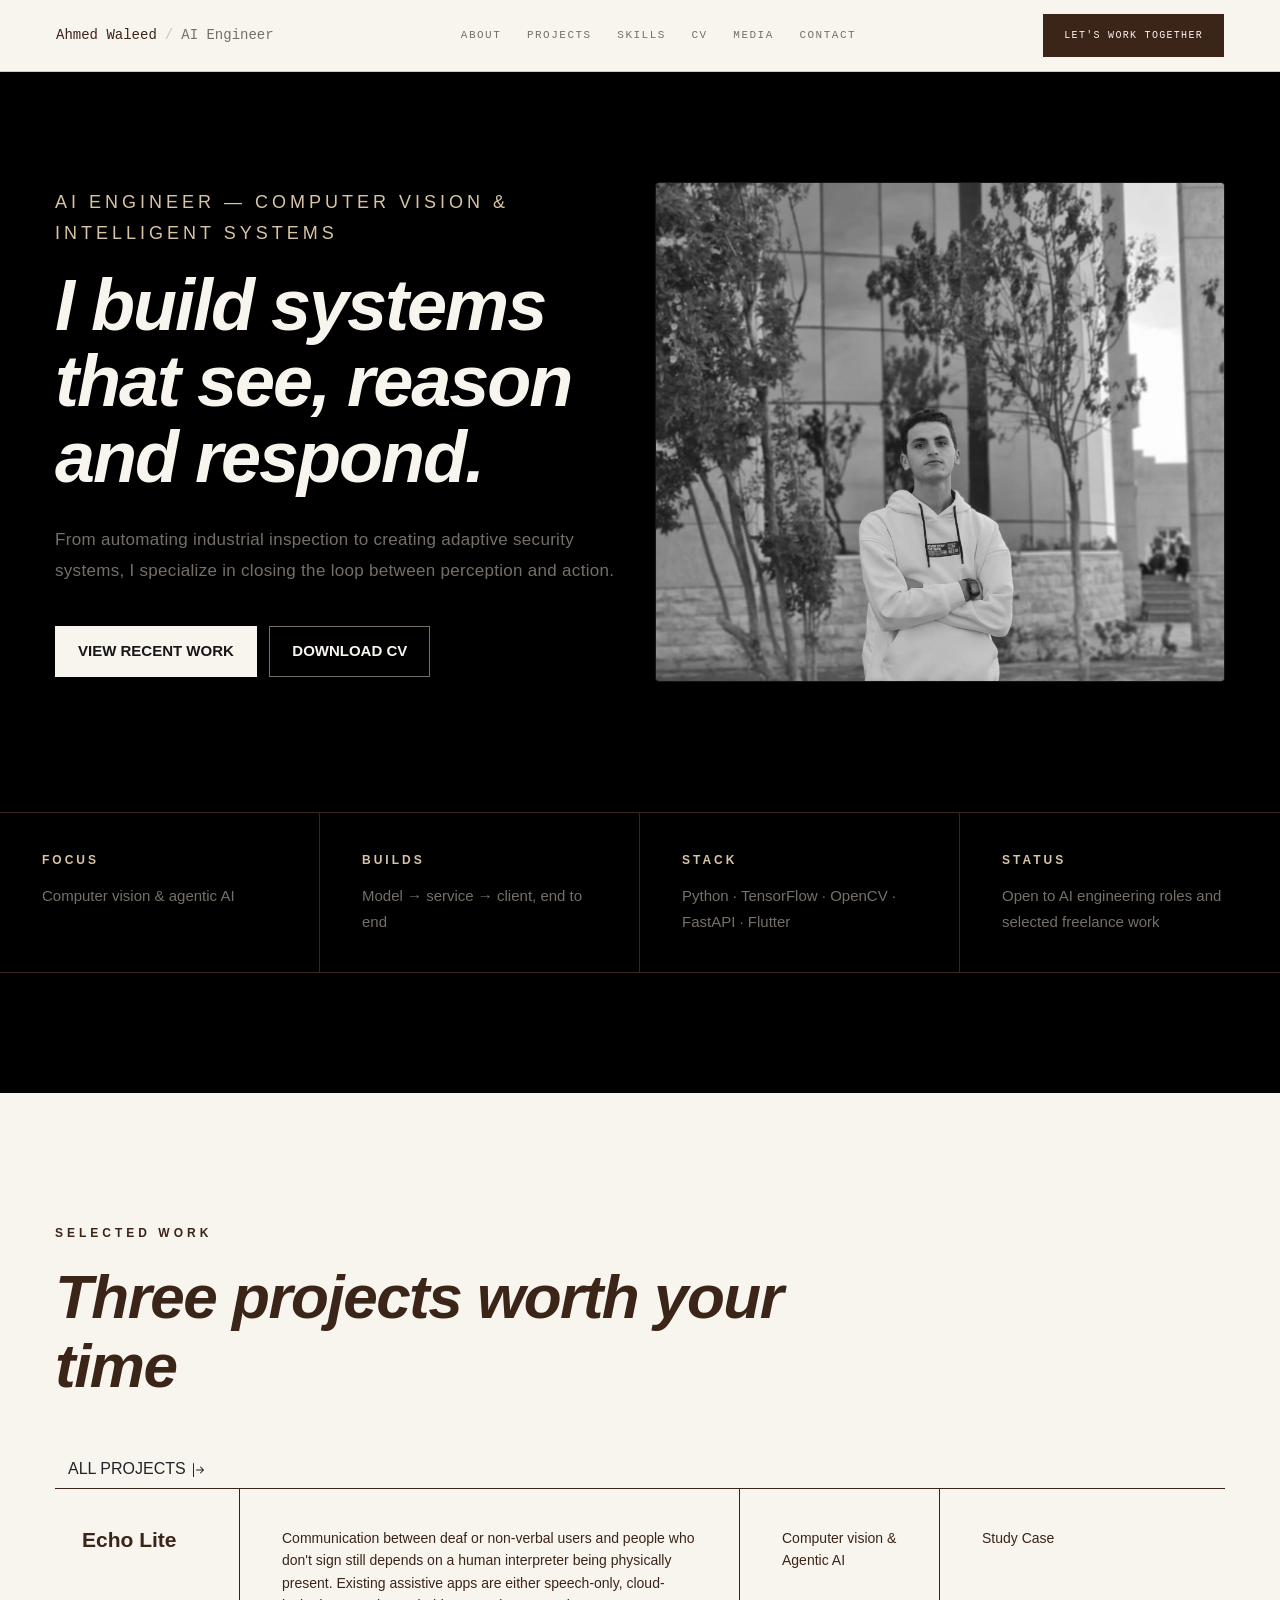
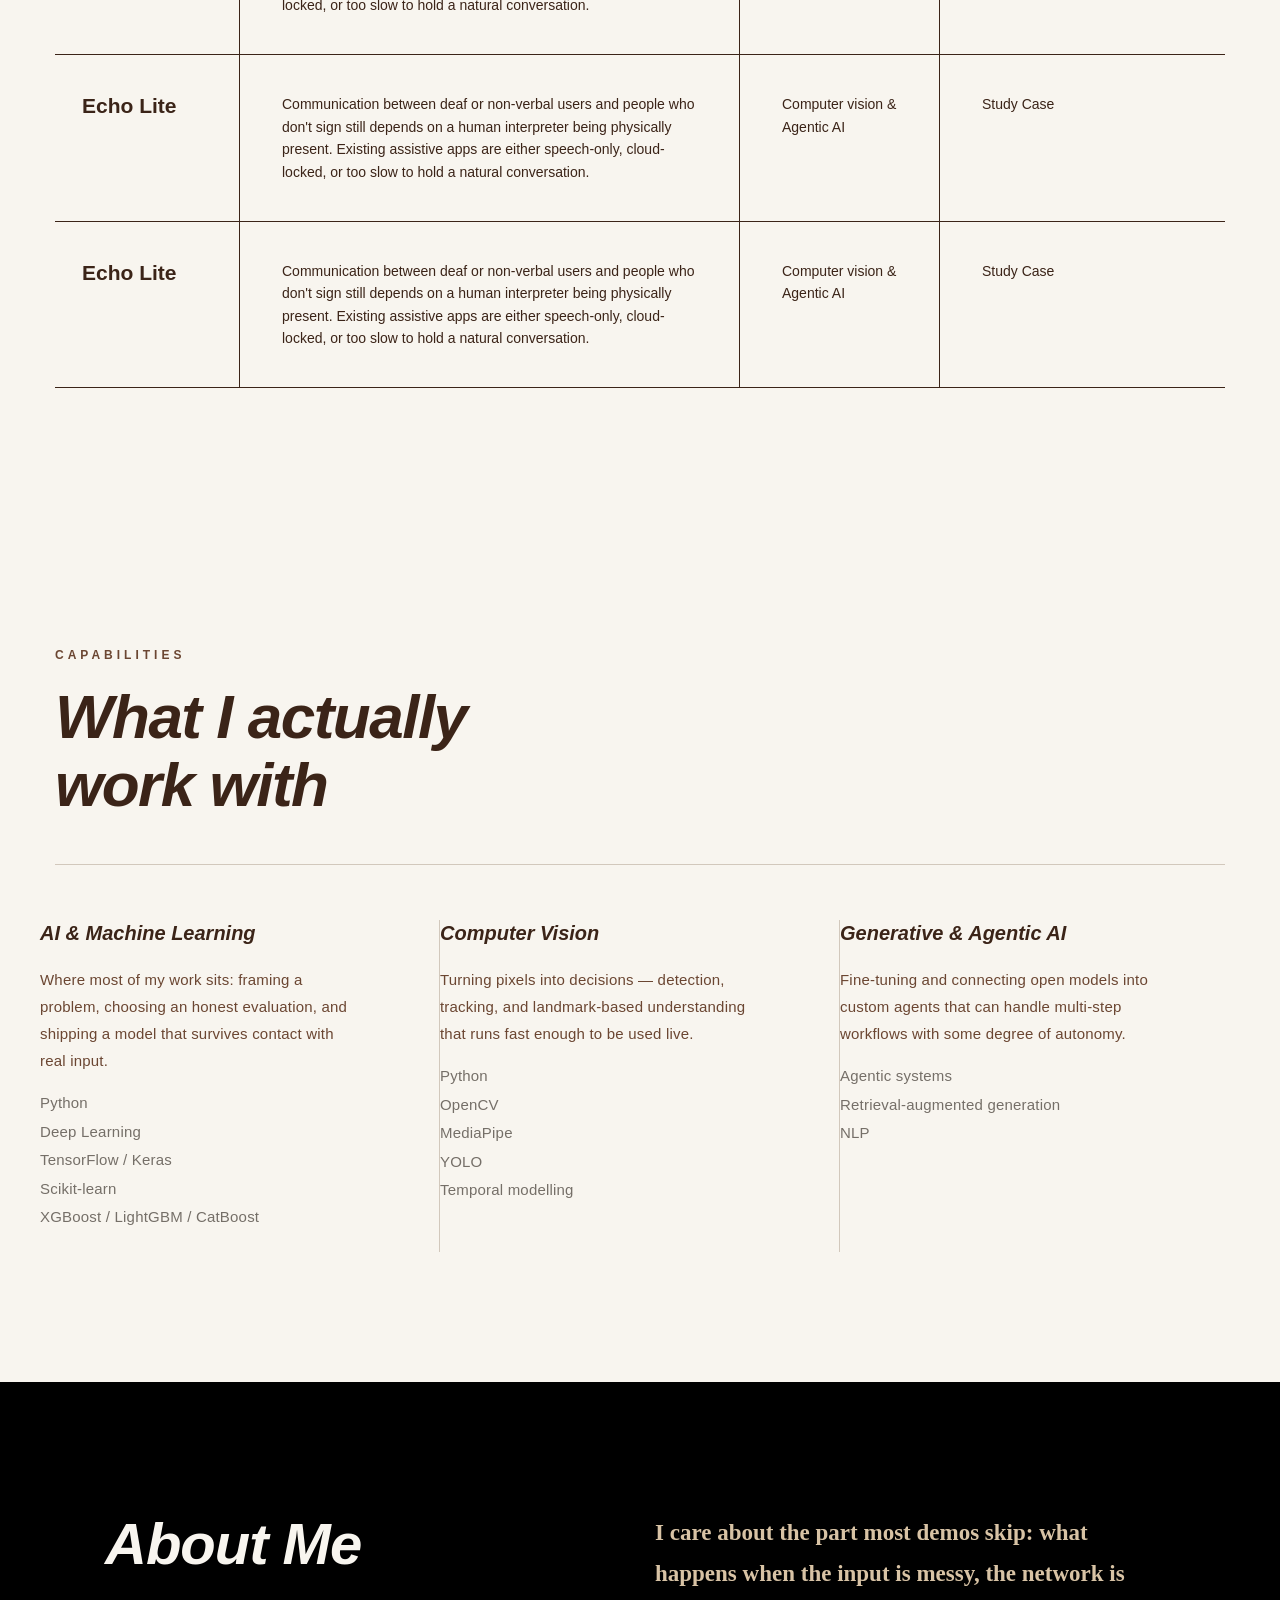
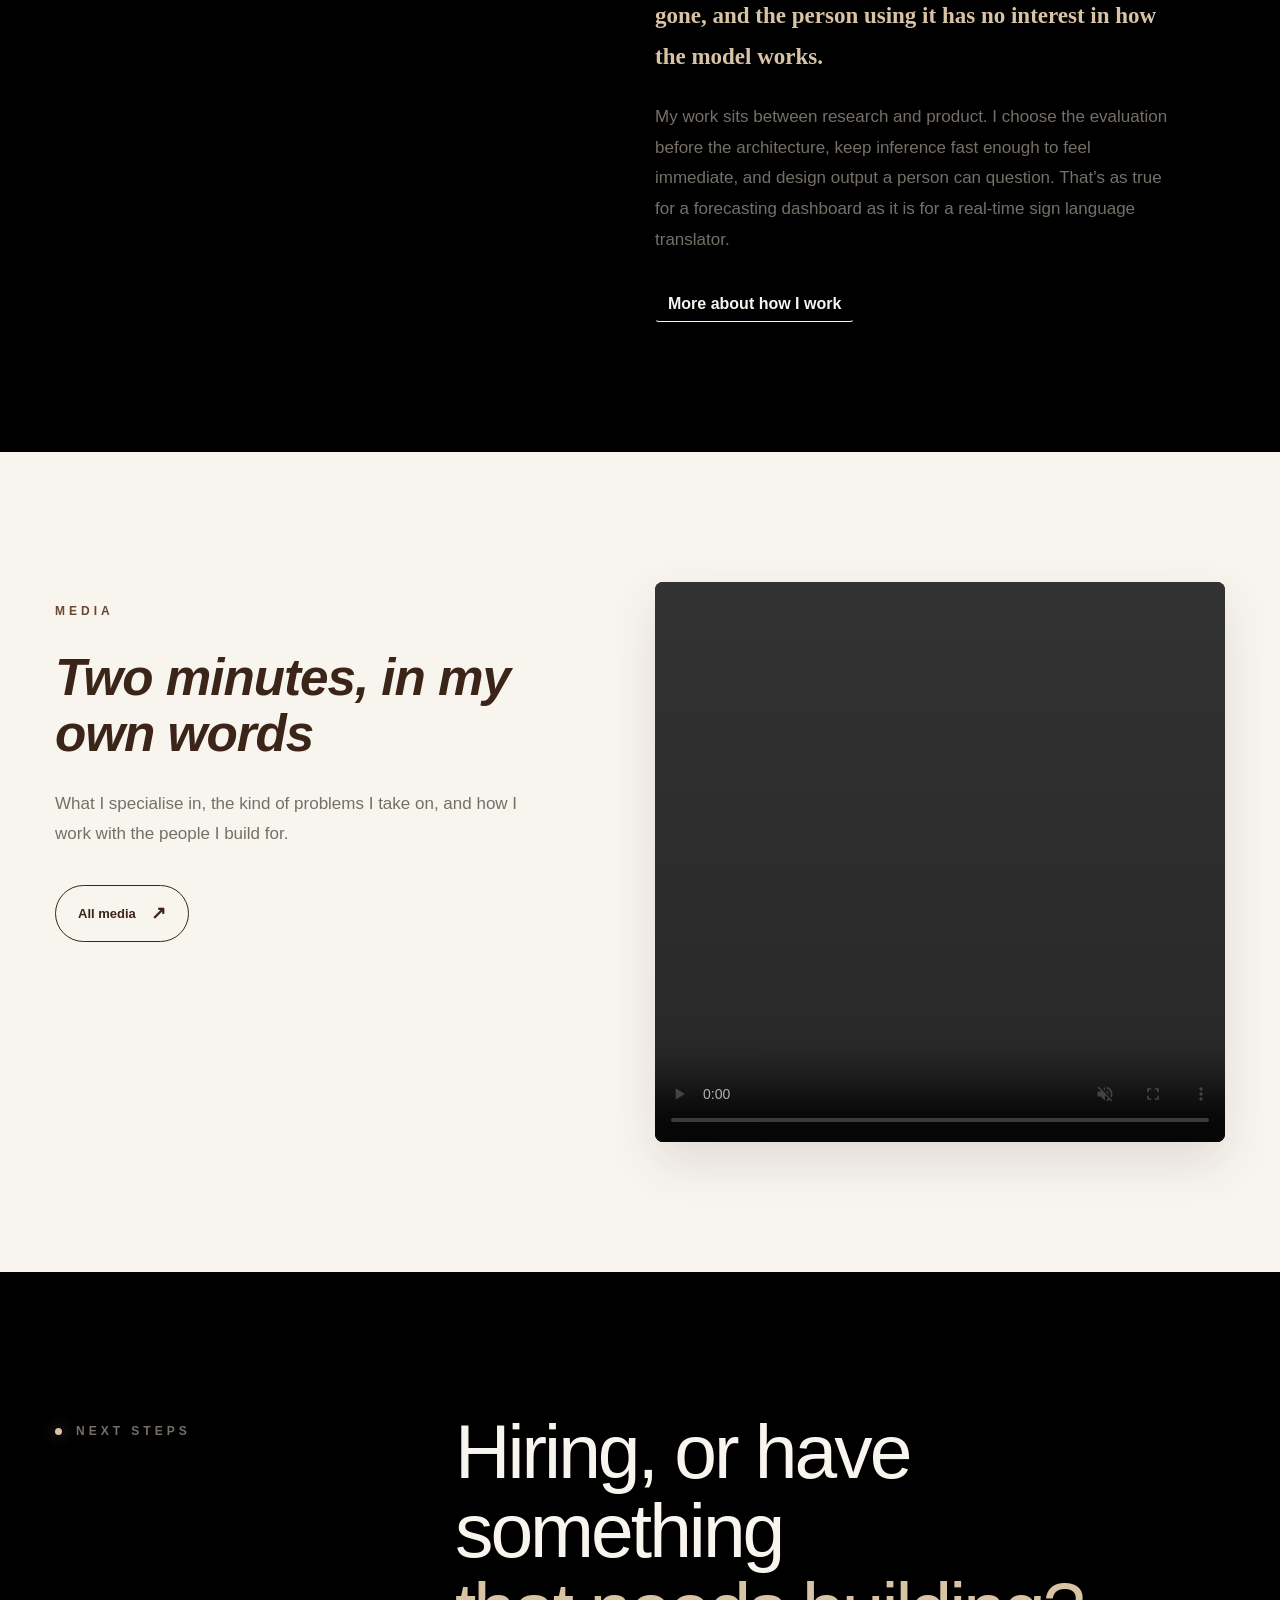
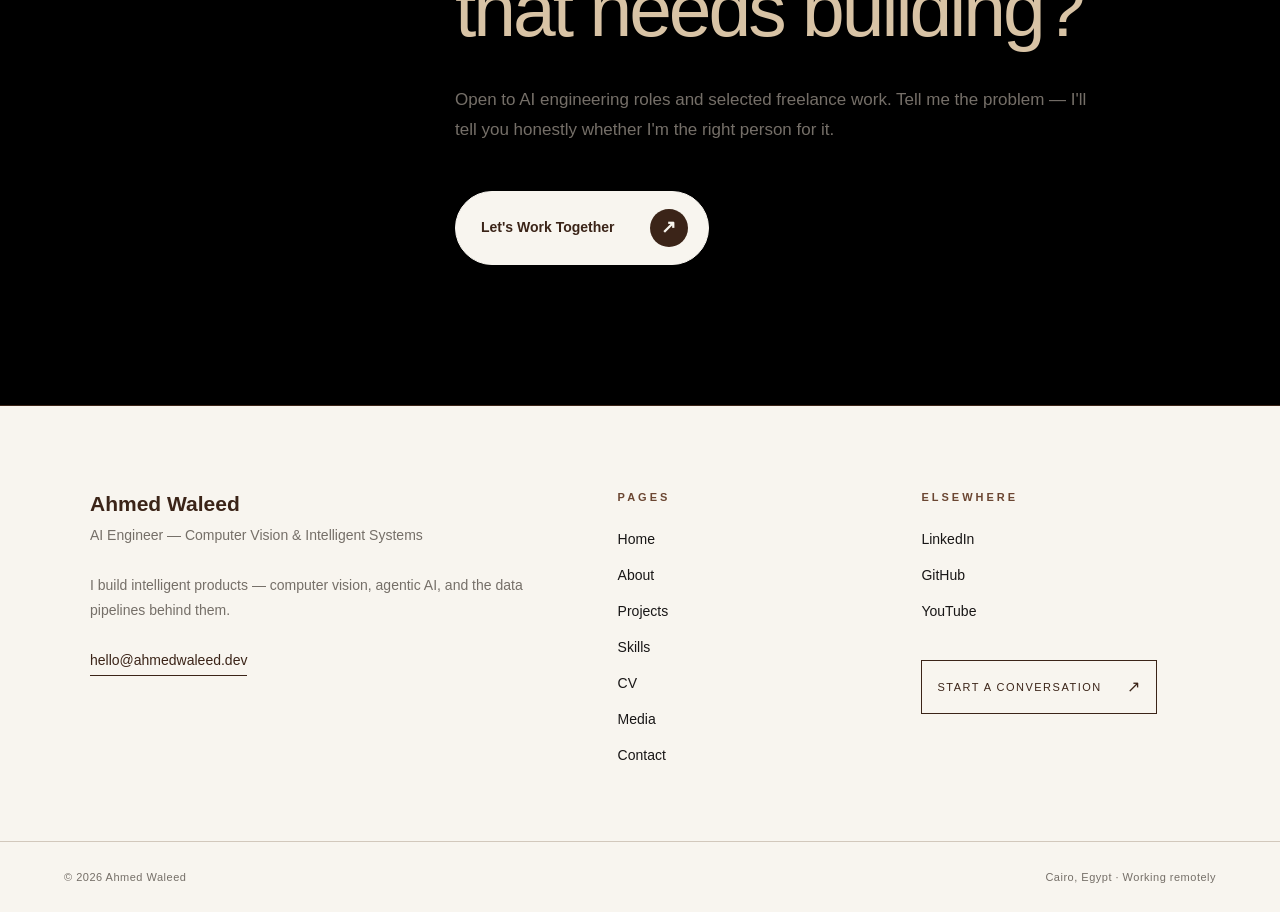
==== commit ec0b3fda: "initial" ====
--- a/index.html
+++ b/index.html
@@ -53,6 +53,11 @@
                 </span>
 
             </a>
+
+            <!-- Toggler/collapsibe Button -->
+            <button class="navbar-toggler" type="button" aria-label="Toggle navigation">
+                <span class="navbar-toggler-icon"></span>
+            </button>
 
 
             <nav class="nav-links">
@@ -944,19 +949,13 @@
          JAVASCRIPT
     ========================== -->
 
-    <script src="https://cdn.jsdelivr.net/npm/jquery@3.5.1/dist/jquery.slim.min.js"
-        integrity="sha384-DfXdz2htPH0lsSSs5nSSs5nVYUew+OrCXaRkfj" crossorigin="anonymous">
-        </script>
-
-
-    <script src="https://cdn.jsdelivr.net/npm/popper.js@1.16.1/dist/umd/popper.min.js"
-        integrity="sha384-9/reFTGAW83EW2RDu2S0VKaIzap3H66lZH81PoYlFhbGU+6BZp6G7niu735Sk7lN" crossorigin="anonymous">
-        </script>
-
-
-    <script src="https://cdn.jsdelivr.net/npm/bootstrap@4.6.2/dist/js/bootstrap.min.js"
-        integrity="sha384-+sLIOodYLS7CIrQpBjl+C7nPvqq+FbNUBDunl/OZv93DB7Ln/533i8e/mZXLi/P+" crossorigin="anonymous">
-        </script>
+    <script src="js/main.js"></script>
+
+    <script src="https://code.jquery.com/jquery-3.5.1.slim.min.js"></script>
+
+    <script src="https://cdn.jsdelivr.net/npm/popper.js@1.16.1/dist/umd/popper.min.js"></script>
+
+    <script src="https://cdn.jsdelivr.net/npm/bootstrap@4.6.2/dist/js/bootstrap.min.js"></script>
 
 </body>
 
--- a/css/navbar.css
+++ b/css/navbar.css
@@ -1,6 +1,6 @@
 /* =====================================================
-           NAVBAR
-        ===================================================== */
+   NAVBAR
+===================================================== */
 
 .navbar {
     width: 100%;
@@ -22,13 +22,15 @@
 
 
 .navbar-inner {
-    width: min(100% - 80px, 940px);
+    width: min(100% - 80px, 1400px);
 
     margin: auto;
 
     display: flex;
     align-items: center;
     justify-content: space-between;
+
+    gap: 30px;
 }
 
 
@@ -46,11 +48,12 @@
     color: var(--dark-brown);
 
     white-space: nowrap;
+
+    flex-shrink: 0;
 }
 
 .logo:hover {
     color: var(--dark-brown);
-    /* letter-spacing: 3px; */
     translate: 0px -10px;
     transition-duration: .5s;
     text-shadow: 1px 1px 2px var(--dark-brown);
@@ -77,7 +80,9 @@
     display: flex;
     align-items: center;
 
-    gap: 28px;
+    gap: clamp(16px, 2vw, 28px);
+
+    flex-shrink: 1;
 }
 
 
@@ -93,6 +98,8 @@
     transition: var(--transition);
 
     position: relative;
+
+    white-space: nowrap;
 }
 
 .nav-links a:hover {
@@ -119,11 +126,6 @@
 }
 
 
-.nav-links a:hover {
-    color: var(--dark-brown);
-}
-
-
 .nav-links a:hover::after {
     width: 100%;
 }
@@ -147,6 +149,10 @@
     border: 1px solid var(--dark-brown);
 
     transition: var(--transition);
+
+    white-space: nowrap;
+
+    flex-shrink: 0;
 }
 
 
@@ -156,4 +162,367 @@
     border-color: var(--brown);
 
     transform: translateY(-2px);
+}
+
+
+/* =====================================================
+   RESPONSIVE DIMENSIONS
+===================================================== */
+
+
+/* Large Screens */
+
+@media (min-width: 1400px) {
+
+    .navbar-inner {
+        width: min(100% - 100px, 1400px);
+    }
+}
+
+
+/* Medium / Laptop */
+
+@media (max-width: 1200px) {
+
+    .navbar-inner {
+        width: calc(100% - 60px);
+
+        gap: 20px;
+    }
+
+    .nav-links {
+        gap: 18px;
+    }
+
+    .nav-button {
+        padding: 12px 16px;
+    }
+}
+
+
+/* Small Laptop / Large Tablet */
+
+@media (max-width: 1050px) {
+
+    .navbar-inner {
+        width: calc(100% - 40px);
+
+        gap: 15px;
+    }
+
+    .nav-links {
+        gap: 14px;
+    }
+
+    .nav-links a {
+        font-size: 10px;
+        letter-spacing: 1px;
+    }
+
+    .nav-button {
+        padding: 11px 14px;
+
+        font-size: 9px;
+    }
+}
+
+
+/* Tablet */
+
+@media (max-width: 900px) {
+
+    .navbar-inner {
+        width: calc(100% - 40px);
+    }
+
+    .nav-links {
+        gap: 10px;
+    }
+
+    .nav-links a {
+        font-size: 9px;
+    }
+
+    .nav-button {
+        padding: 10px 12px;
+
+        font-size: 8px;
+    }
+
+    .logo {
+        font-size: 13px;
+    }
+}
+
+
+/* =====================================================
+   MOBILE
+===================================================== */
+
+@media (max-width: 768px) {
+
+    .navbar {
+        height: 68px;
+    }
+
+    .navbar-inner {
+        width: calc(100% - 30px);
+
+        gap: 15px;
+    }
+
+    /*
+       Hide desktop navigation on mobile.
+       Hamburger will replace it.
+    */
+
+    .nav-links,
+    .nav-button {
+        display: none;
+    }
+
+    .navbar-toggler {
+        display: flex;
+
+        margin-left: auto;
+
+        align-items: center;
+        justify-content: center;
+
+        flex-shrink: 0;
+    }
+}
+
+
+/* Small Mobile */
+
+@media (max-width: 480px) {
+
+    .navbar {
+        height: 64px;
+    }
+
+    .navbar-inner {
+        width: calc(100% - 24px);
+    }
+
+    .logo {
+        font-size: 12px;
+
+        gap: 6px;
+    }
+
+    .navbar-toggler {
+        padding: 6px;
+    }
+}
+
+
+/* Very Small Mobile */
+
+@media (max-width: 360px) {
+
+    .navbar-inner {
+        width: calc(100% - 20px);
+    }
+
+    .logo {
+        font-size: 11px;
+
+        gap: 5px;
+    }
+}
+
+/* =====================================================
+   MOBILE NAVBAR TOGGLER
+===================================================== */
+
+.navbar-toggler {
+    display: none;
+}
+
+
+/* Tablet & Mobile */
+
+@media (max-width: 768px) {
+
+    .navbar-toggler {
+        display: flex !important;
+
+        width: 42px;
+        height: 42px;
+
+        margin-left: auto;
+
+        align-items: center;
+        justify-content: center;
+
+        padding: 8px;
+
+        background: transparent;
+
+        border: 1px solid var(--dark-brown);
+
+        cursor: pointer;
+
+        flex-shrink: 0;
+    }
+
+    .navbar-toggler-icon {
+        display: block;
+
+        width: 22px;
+        height: 16px;
+
+        position: relative;
+
+        background-image: none !important;
+    }
+
+    .navbar-toggler-icon::before,
+    .navbar-toggler-icon::after,
+    .navbar-toggler-icon {
+        border-top: 2px solid var(--dark-brown);
+    }
+
+    .navbar-toggler-icon::before,
+    .navbar-toggler-icon::after {
+        content: "";
+
+        position: absolute;
+
+        left: 0;
+
+        width: 22px;
+        height: 2px;
+
+        background-color: var(--dark-brown);
+
+        border: 0;
+    }
+
+    .navbar-toggler-icon::before {
+        top: 5px;
+    }
+
+    .navbar-toggler-icon::after {
+        top: 13px;
+    }
+
+}
+
+/* =====================================================
+   MOBILE MENU
+===================================================== */
+
+.navbar-toggler {
+    display: none;
+}
+
+
+@media (max-width: 768px) {
+
+    .navbar-inner {
+        position: relative;
+    }
+
+
+    .navbar-toggler {
+        display: flex !important;
+
+        width: 42px;
+        height: 42px;
+
+        margin-left: auto;
+
+        align-items: center;
+        justify-content: center;
+
+        padding: 8px;
+
+        background: transparent;
+
+        border: 1px solid var(--dark-brown);
+
+        cursor: pointer;
+
+        flex-shrink: 0;
+    }
+
+
+    .navbar-toggler-icon {
+        display: block;
+
+        width: 22px;
+        height: 2px;
+
+        position: relative;
+
+        background-color: var(--dark-brown);
+    }
+
+
+    .navbar-toggler-icon::before,
+    .navbar-toggler-icon::after {
+        content: "";
+
+        position: absolute;
+
+        left: 0;
+
+        width: 22px;
+        height: 2px;
+
+        background-color: var(--dark-brown);
+    }
+
+
+    .navbar-toggler-icon::before {
+        top: -7px;
+    }
+
+
+    .navbar-toggler-icon::after {
+        top: 7px;
+    }
+
+
+    /* Hide desktop menu */
+
+    .nav-links,
+    .nav-button {
+        display: none;
+    }
+
+
+    /* Open menu */
+
+    .nav-links.active {
+        display: flex;
+
+        position: absolute;
+
+        top: calc(100% + 1px);
+
+        left: 0;
+        right: 0;
+
+        flex-direction: column;
+
+        align-items: stretch;
+
+        gap: 0;
+
+        padding: 15px 20px;
+
+        background-color: var(--warm-white);
+
+        border: 1px solid var(--border-light);
+    }
+
+
+    .nav-links.active a {
+        padding: 14px 0;
+    }
+
 }
